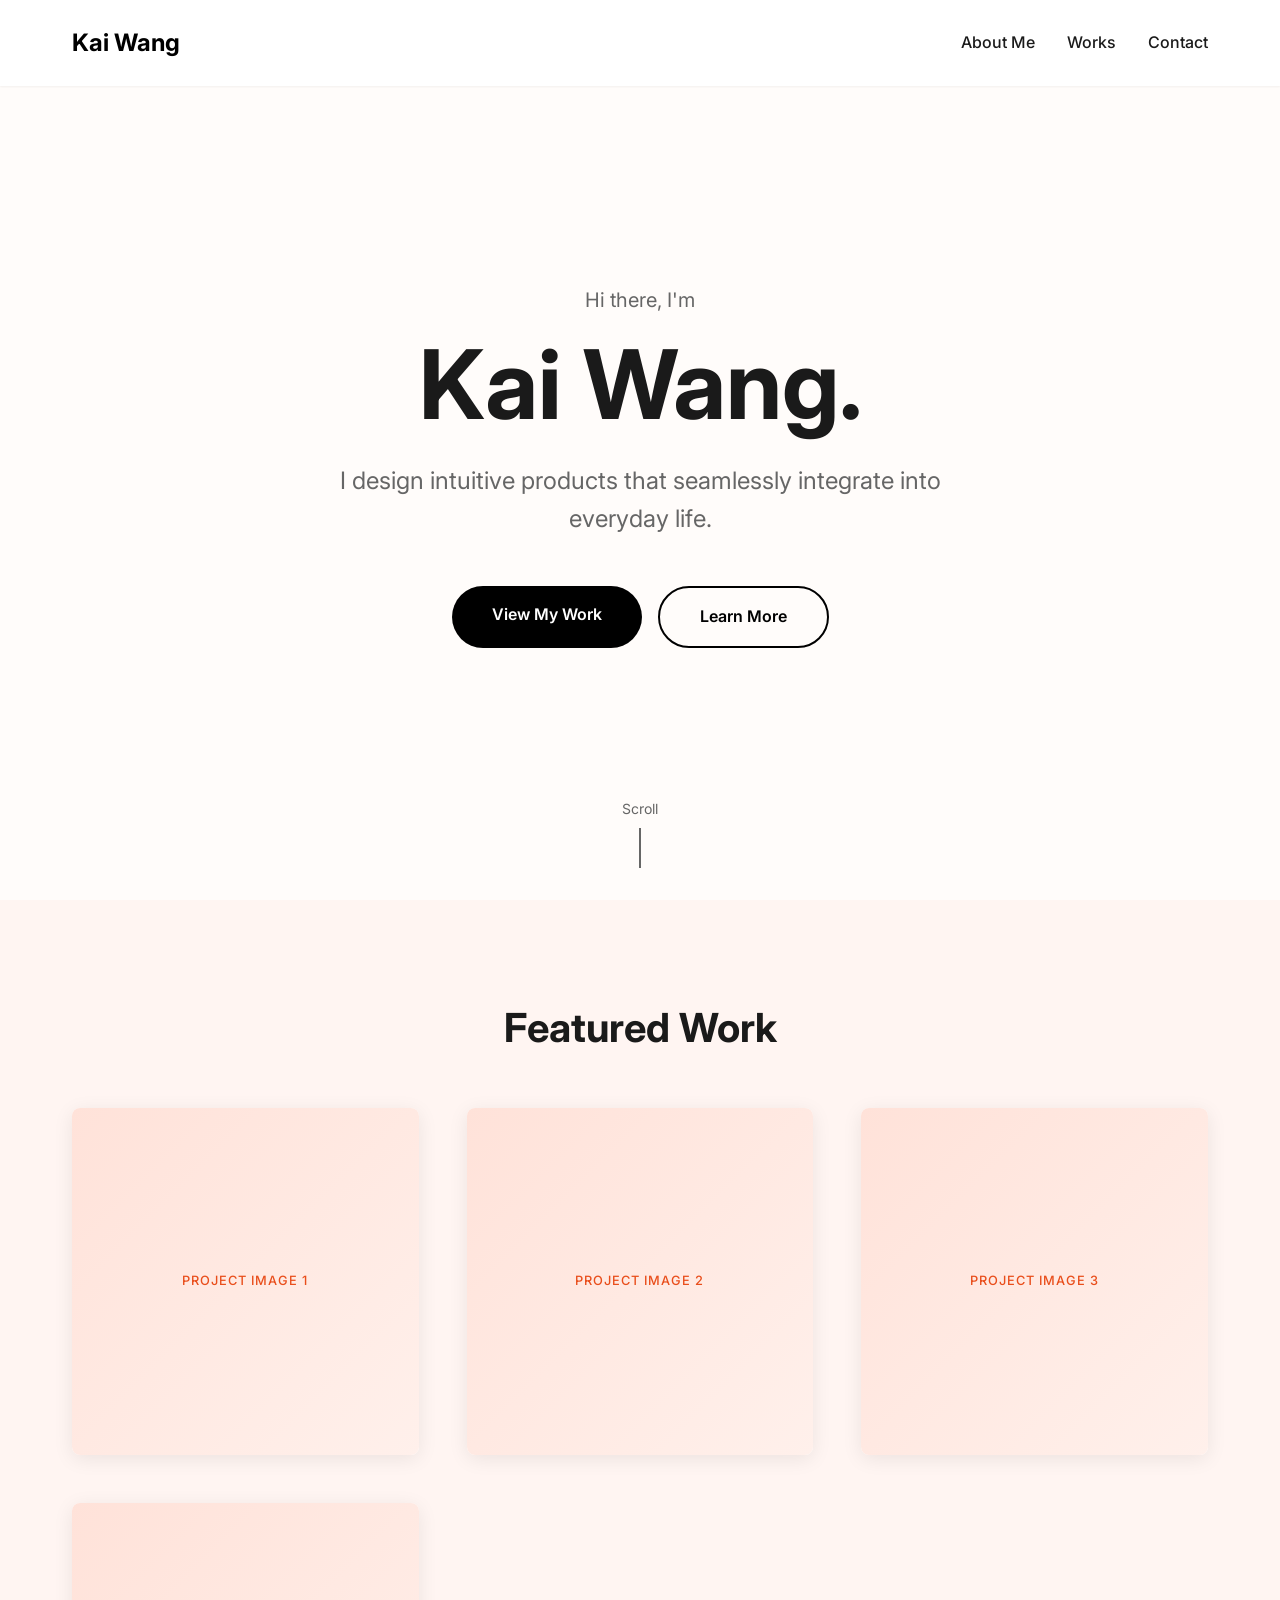
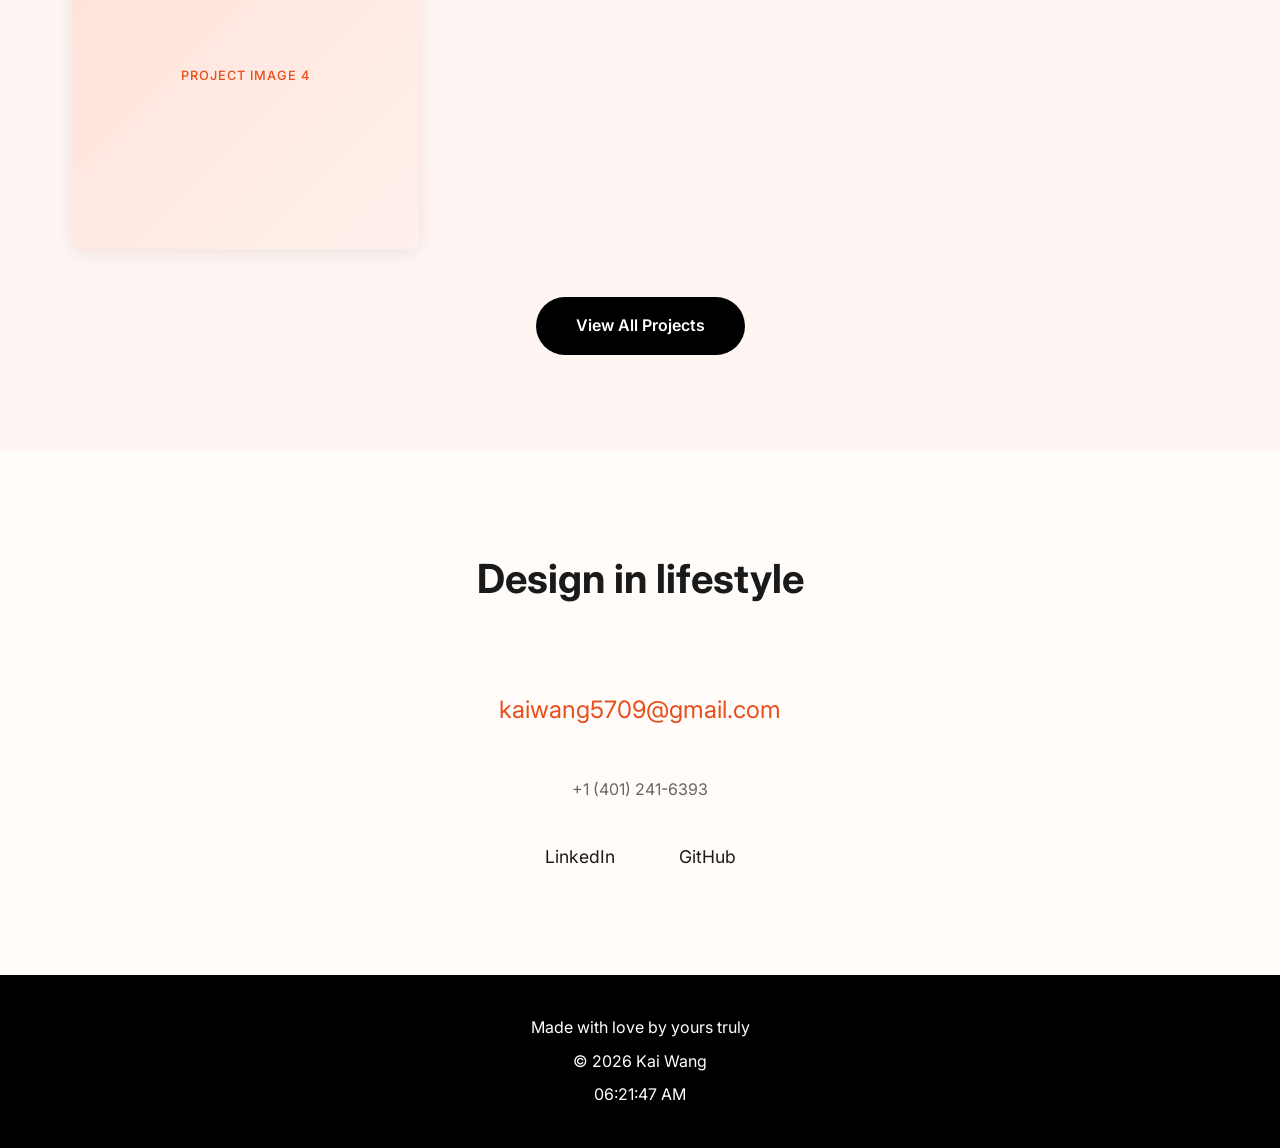
==== index.html @ 3894f87b "Update contact section title Made-with: Cursor" ====
<!DOCTYPE html>
<html lang="en">
<head>
    <meta charset="UTF-8">
    <meta name="viewport" content="width=device-width, initial-scale=1.0">
    <title>Kai Wang - Portfolio</title>
    <link rel="stylesheet" href="styles.css?v=3">
    <link rel="preconnect" href="https://fonts.googleapis.com">
    <link rel="preconnect" href="https://fonts.gstatic.com" crossorigin>
    <link href="https://fonts.googleapis.com/css2?family=Inter:wght@300;400;500;600;700&display=swap" rel="stylesheet">
</head>
<body>
    <!-- Navigation -->
    <nav class="navbar">
        <div class="nav-container">
            <a href="index.html" class="logo">Kai Wang</a>
            <ul class="nav-links">
                <li><a href="about.html">About Me</a></li>
                <li><a href="works.html">Works</a></li>
                <li><a href="#contact">Contact</a></li>
            </ul>
            <div class="hamburger">
                <span></span>
                <span></span>
                <span></span>
            </div>
        </div>
    </nav>

    <!-- Hero Section -->
    <section class="hero">
        <div class="hero-content">
            <p class="greeting">Hi there, I'm</p>
            <h1 class="hero-title">Kai Wang.</h1>
            <p class="hero-description">
                I design intuitive products that seamlessly integrate into everyday life.
            </p>
            <div class="hero-cta">
                <a href="works.html" class="btn-primary">View My Work</a>
                <a href="about.html" class="btn-secondary">Learn More</a>
            </div>
        </div>
        <div class="scroll-indicator">
            <span>Scroll</span>
            <div class="scroll-line"></div>
        </div>
    </section>

    <!-- Featured Projects Preview -->
    <section class="featured-preview">
        <div class="container">
            <h2 class="section-title">Featured Work</h2>
            <div class="projects-grid">
                <!-- Project 1 -->
                <a href="works.html#project1" class="project-card">
                    <div class="project-image">
                        <!-- Replace with your image -->
                        <img src="assets/project-1.jpg" alt="Project 1" onerror="this.style.display='none'; this.nextElementSibling.style.display='flex';">
                        <div class="placeholder-image" style="display:none;">
                            <span>Project Image 1</span>
                        </div>
                    </div>
                    <div class="project-info">
                        <h3>Project Title 1</h3>
                        <p>Brief project description goes here</p>
                    </div>
                </a>

                <!-- Project 2 -->
                <a href="works.html#project2" class="project-card">
                    <div class="project-image">
                        <img src="assets/project-2.jpg" alt="Project 2" onerror="this.style.display='none'; this.nextElementSibling.style.display='flex';">
                        <div class="placeholder-image" style="display:none;">
                            <span>Project Image 2</span>
                        </div>
                    </div>
                    <div class="project-info">
                        <h3>Project Title 2</h3>
                        <p>Brief project description goes here</p>
                    </div>
                </a>

                <!-- Project 3 -->
                <a href="works.html#project3" class="project-card">
                    <div class="project-image">
                        <img src="assets/project-3.jpg" alt="Project 3" onerror="this.style.display='none'; this.nextElementSibling.style.display='flex';">
                        <div class="placeholder-image" style="display:none;">
                            <span>Project Image 3</span>
                        </div>
                    </div>
                    <div class="project-info">
                        <h3>Project Title 3</h3>
                        <p>Brief project description goes here</p>
                    </div>
                </a>

                <!-- Project 4 -->
                <a href="works.html#project4" class="project-card">
                    <div class="project-image">
                        <img src="assets/project-4.jpg" alt="Project 4" onerror="this.style.display='none'; this.nextElementSibling.style.display='flex';">
                        <div class="placeholder-image" style="display:none;">
                            <span>Project Image 4</span>
                        </div>
                    </div>
                    <div class="project-info">
                        <h3>Project Title 4</h3>
                        <p>Brief project description goes here</p>
                    </div>
                </a>
            </div>
            <div class="view-all">
                <a href="works.html" class="btn-primary">View All Projects</a>
            </div>
        </div>
    </section>

    <!-- Contact Section -->
    <section id="contact" class="contact-section">
        <div class="container">
            <h2 class="section-title">Design in lifestyle</h2>
            <div class="contact-info">
                <a href="mailto:kaiwang5709@gmail.com" class="contact-email">kaiwang5709@gmail.com</a>
                <p style="margin-top: 1rem; color: var(--text-secondary);">+1 (401) 241-6393</p>
            </div>
            <div class="social-links">
                <a href="https://www.linkedin.com/in/kai-wang1816" target="_blank" class="social-link">LinkedIn</a>
                <a href="https://github.com/Kwang1816" target="_blank" class="social-link">GitHub</a>
            </div>
        </div>
    </section>

    <!-- Footer -->
    <footer class="footer">
        <div class="container">
            <p>Made with love by yours truly</p>
            <p>&copy; 2026 Kai Wang</p>
            <p id="current-time"></p>
        </div>
    </footer>

    <script src="script.js"></script>
</body>
</html>
---- styles.css ----
/* ==================== 
   Global Styles 
   ==================== */
* {
    margin: 0;
    padding: 0;
    box-sizing: border-box;
}

:root {
    --primary-color: #000000;
    --secondary-color: #ffffff;
    --accent-color: #E94E1B; /* Vivid Vermilion */
    --text-primary: #1a1a1a;
    --text-secondary: #666666;
    --background: #FFFCFA; /* Subtle warm tint */
    --background-alt: #FFF5F2; /* Soft vermilion tint */
    --border-color: #e5e7eb;
    --transition: all 0.3s cubic-bezier(0.4, 0, 0.2, 1);
    --shadow-sm: 0 1px 2px 0 rgba(0, 0, 0, 0.05);
    --shadow-md: 0 4px 6px -1px rgba(0, 0, 0, 0.1);
    --shadow-lg: 0 10px 15px -3px rgba(0, 0, 0, 0.1);
}

html {
    scroll-behavior: smooth;
}

body {
    font-family: 'Inter', -apple-system, BlinkMacSystemFont, 'Segoe UI', Roboto, Oxygen, Ubuntu, Cantarell, sans-serif;
    line-height: 1.6;
    color: var(--text-primary);
    background-color: var(--background);
    overflow-x: hidden;
}

.container {
    max-width: 1200px;
    margin: 0 auto;
    padding: 0 2rem;
}

a {
    text-decoration: none;
    color: inherit;
    transition: var(--transition);
}

img {
    max-width: 100%;
    height: auto;
    display: block;
}

/* ==================== 
   Navigation 
   ==================== */
.navbar {
    position: fixed;
    top: 0;
    left: 0;
    right: 0;
    background: rgba(255, 255, 255, 0.95);
    backdrop-filter: blur(10px);
    z-index: 1000;
    padding: 1.5rem 0;
    box-shadow: var(--shadow-sm);
}

.nav-container {
    max-width: 1200px;
    margin: 0 auto;
    padding: 0 2rem;
    display: flex;
    justify-content: space-between;
    align-items: center;
}

.logo {
    font-size: 1.5rem;
    font-weight: 700;
    color: var(--primary-color);
}

.nav-links {
    display: flex;
    list-style: none;
    gap: 2rem;
}

.nav-links a {
    color: var(--text-primary);
    font-weight: 500;
    position: relative;
}

.nav-links a::after {
    content: '';
    position: absolute;
    bottom: -5px;
    left: 0;
    width: 0;
    height: 2px;
    background-color: var(--accent-color);
    transition: var(--transition);
}

.nav-links a:hover::after,
.nav-links a.active::after {
    width: 100%;
}

.hamburger {
    display: none;
    flex-direction: column;
    cursor: pointer;
    gap: 5px;
    z-index: 1001; /* Ensure hamburger is above the mobile menu */
}

.hamburger span {
    width: 25px;
    height: 3px;
    background-color: var(--primary-color);
    transition: var(--transition);
    transform-origin: left center;
}

/* Hamburger active state to turn into an X */
.hamburger.active span:nth-child(1) {
    transform: rotate(45deg);
}
.hamburger.active span:nth-child(2) {
    opacity: 0;
}
.hamburger.active span:nth-child(3) {
    transform: rotate(-45deg);
}

/* ==================== 
   Hero Section 
   ==================== */
.hero {
    min-height: 100vh;
    display: flex;
    align-items: center;
    justify-content: center;
    padding: 6rem 2rem 4rem;
    position: relative;
}

.hero-content {
    max-width: 900px;
    text-align: center;
}

.greeting {
    font-size: 1.25rem;
    color: var(--text-secondary);
    margin-bottom: 1rem;
    animation: fadeInUp 0.8s ease;
}

.hero-title {
    font-size: clamp(3rem, 8vw, 6rem);
    font-weight: 700;
    margin-bottom: 1.5rem;
    line-height: 1.1;
    animation: fadeInUp 0.8s ease 0.2s backwards;
}

.hero-description {
    font-size: 1.5rem;
    color: var(--text-secondary);
    margin-bottom: 3rem;
    max-width: 700px;
    margin-left: auto;
    margin-right: auto;
    animation: fadeInUp 0.8s ease 0.4s backwards;
}

.hero-cta {
    display: flex;
    gap: 1rem;
    justify-content: center;
    flex-wrap: wrap;
    animation: fadeInUp 0.8s ease 0.6s backwards;
}

.btn-primary,
.btn-secondary {
    padding: 1rem 2.5rem;
    border-radius: 50px;
    font-weight: 600;
    font-size: 1rem;
    transition: var(--transition);
    display: inline-block;
}

.btn-primary {
    background-color: var(--primary-color);
    color: var(--secondary-color);
}

.btn-primary:hover {
    background-color: var(--accent-color);
    transform: translateY(-2px);
    box-shadow: var(--shadow-lg);
}

.btn-secondary {
    background-color: transparent;
    color: var(--primary-color);
    border: 2px solid var(--primary-color);
}

.btn-secondary:hover {
    background-color: var(--primary-color);
    color: var(--secondary-color);
    transform: translateY(-2px);
}

.scroll-indicator {
    position: absolute;
    bottom: 2rem;
    left: 50%;
    transform: translateX(-50%);
    display: flex;
    flex-direction: column;
    align-items: center;
    gap: 0.5rem;
    color: var(--text-secondary);
    font-size: 0.875rem;
}

.scroll-line {
    width: 2px;
    height: 40px;
    background-color: var(--text-secondary);
    animation: scrollAnimation 2s infinite;
}

/* ==================== 
   Featured Projects 
   ==================== */
.featured-preview {
    padding: 6rem 0;
    background-color: var(--background-alt);
}

.section-title {
    font-size: 2.5rem;
    font-weight: 700;
    margin-bottom: 3rem;
    text-align: center;
}

.projects-grid {
    display: grid;
    grid-template-columns: repeat(auto-fit, minmax(300px, 1fr));
    gap: 3rem;
    margin-bottom: 3rem;
}

.project-card {
    background: var(--secondary-color);
    border-radius: 8px;
    overflow: hidden;
    position: relative;
    aspect-ratio: 1 / 1;
    box-shadow: 0 4px 20px rgba(0,0,0,0.08);
    transition: all 0.4s cubic-bezier(0.25, 0.46, 0.45, 0.94);
}

.project-card:hover {
    transform: translateY(-8px);
    box-shadow: 0 20px 40px rgba(0,0,0,0.15);
}

.project-image {
    width: 100%;
    height: 100%;
}

.project-image img {
    width: 100%;
    height: 100%;
    object-fit: cover;
    transition: transform 0.7s cubic-bezier(0.25, 0.46, 0.45, 0.94);
}

.project-card:hover .project-image img {
    transform: scale(1.08);
}

.placeholder-image {
    width: 100%;
    height: 100%;
    display: flex;
    align-items: center;
    justify-content: center;
    background: linear-gradient(135deg, #FFE2D9 0%, #FFF0EB 100%);
    color: #E94E1B;
    font-weight: 500;
    text-align: center;
    letter-spacing: 1px;
    text-transform: uppercase;
    font-size: 0.8rem;
}

.project-info {
    position: absolute;
    bottom: 0;
    left: 0;
    right: 0;
    padding: 1.5rem;
    background: rgba(255, 255, 255, 0.95);
    backdrop-filter: blur(12px);
    -webkit-backdrop-filter: blur(12px);
    border-top: 1px solid rgba(0,0,0,0.05);
    transform: translateY(100%);
    transition: transform 0.4s cubic-bezier(0.25, 0.46, 0.45, 0.94);
}

.project-card:hover .project-info {
    transform: translateY(0);
}

.project-info h3 {
    color: var(--primary-color);
    font-size: 1.1rem;
    font-weight: 600;
    margin-bottom: 0.25rem;
    letter-spacing: -0.01em;
}

.project-info p {
    color: var(--text-secondary);
    font-size: 0.85rem;
    font-weight: 500;
}

.view-all {
    text-align: center;
}

/* ==================== 
   Contact Section 
   ==================== */
.contact-section {
    padding: 6rem 0;
    text-align: center;
}

.contact-email {
    font-size: 1.5rem;
    color: var(--accent-color);
    margin: 2rem 0;
    display: inline-block;
}

.contact-email:hover {
    text-decoration: underline;
}

.social-links {
    display: flex;
    justify-content: center;
    gap: 2rem;
    margin-top: 2rem;
}

.social-link {
    font-size: 1.1rem;
    color: var(--text-primary);
    padding: 0.5rem 1rem;
    border-radius: 50px;
    transition: var(--transition);
}

.social-link:hover {
    background-color: var(--background-alt);
    color: var(--accent-color);
}

/* ==================== 
   Footer 
   ==================== */
.footer {
    background-color: var(--primary-color);
    color: var(--secondary-color);
    padding: 2rem 0;
    text-align: center;
}

.footer p {
    margin: 0.5rem 0;
}

/* ==================== 
   Page Header 
   ==================== */
.page-header {
    padding: 8rem 0 4rem;
    text-align: center;
    background: linear-gradient(135deg, #E94E1B 0%, #FF8C42 100%);
    color: white;
}

.page-title {
    font-size: 3.5rem;
    font-weight: 700;
    margin-bottom: 1rem;
}

.page-subtitle {
    font-size: 1.25rem;
    opacity: 0.9;
}

/* ==================== 
   About Page 
   ==================== */
.about-content {
    padding: 6rem 0;
}

.about-grid {
    display: grid;
    grid-template-columns: 1fr 1.5fr;
    gap: 4rem;
    margin-bottom: 6rem;
    align-items: center;
}

.about-image .image-wrapper {
    width: 100%;
    max-width: 400px;
    aspect-ratio: 1;
    border-radius: 12px;
    overflow: hidden;
    box-shadow: var(--shadow-lg);
}

.about-image img {
    width: 100%;
    height: 100%;
    object-fit: cover;
}

.about-text h2 {
    font-size: 2.5rem;
    margin-bottom: 1.5rem;
}

.about-text .lead {
    font-size: 1.25rem;
    color: var(--text-secondary);
    margin-bottom: 1.5rem;
}

.about-text p {
    margin-bottom: 1rem;
    line-height: 1.8;
}

.skills-section,
.experience-section,
.education-section {
    margin-bottom: 6rem;
}

.skills-grid {
    display: grid;
    grid-template-columns: repeat(auto-fit, minmax(250px, 1fr));
    gap: 2rem;
    margin-top: 2rem;
}

.skill-category h3 {
    font-size: 1.25rem;
    margin-bottom: 1rem;
    color: var(--accent-color);
}

.skill-list {
    list-style: none;
}

.skill-list li {
    padding: 0.5rem 0;
    color: var(--text-secondary);
}

.skill-list li::before {
    content: "▹ ";
    color: var(--accent-color);
    margin-right: 0.5rem;
}

.timeline {
    position: relative;
    padding-left: 2rem;
    margin-top: 2rem;
}

.timeline::before {
    content: '';
    position: absolute;
    left: 0;
    top: 0;
    bottom: 0;
    width: 2px;
    background-color: var(--border-color);
}

.timeline-item {
    margin-bottom: 3rem;
    position: relative;
}

.timeline-item::before {
    content: '';
    position: absolute;
    left: -2.375rem;
    top: 0;
    width: 12px;
    height: 12px;
    border-radius: 50%;
    background-color: var(--accent-color);
}

.timeline-date {
    font-size: 0.875rem;
    color: var(--text-secondary);
    margin-bottom: 0.5rem;
}

.timeline-content h3 {
    font-size: 1.5rem;
    margin-bottom: 0.25rem;
}

.timeline-content .company {
    color: var(--accent-color);
    font-weight: 600;
    margin-bottom: 0.5rem;
}

.education-grid {
    display: grid;
    grid-template-columns: repeat(auto-fit, minmax(300px, 1fr));
    gap: 2rem;
    margin-top: 2rem;
}

.education-item {
    padding: 2rem;
    background-color: var(--background-alt);
    border-radius: 12px;
}

.education-item h3 {
    font-size: 1.25rem;
    margin-bottom: 0.5rem;
}

.education-item .institution {
    color: var(--accent-color);
    font-weight: 600;
    margin-bottom: 0.25rem;
}

.education-item .date {
    color: var(--text-secondary);
    font-size: 0.875rem;
}

.cta-section {
    padding: 6rem 0;
    text-align: center;
    background-color: var(--background-alt);
}

.cta-section h2 {
    font-size: 2.5rem;
    margin-bottom: 2rem;
}

/* ==================== 
   Works Page 
   ==================== */
.filter-section {
    padding: 2rem 0;
    background-color: var(--background-alt);
}

.filter-buttons {
    display: flex;
    justify-content: center;
    gap: 1rem;
    flex-wrap: wrap;
}

.filter-btn {
    padding: 0.75rem 1.5rem;
    border: 2px solid var(--border-color);
    background-color: transparent;
    border-radius: 50px;
    cursor: pointer;
    font-weight: 600;
    transition: var(--transition);
}

.filter-btn:hover,
.filter-btn.active {
    background-color: var(--primary-color);
    color: var(--secondary-color);
    border-color: var(--primary-color);
}

.works-gallery {
    padding: 6rem 0;
}

.works-grid {
    display: grid;
    grid-template-columns: repeat(auto-fill, minmax(350px, 1fr));
    gap: 2rem;
}

.work-item {
    background: var(--secondary-color);
    border-radius: 8px;
    overflow: hidden;
    position: relative;
    aspect-ratio: 1 / 1;
    height: auto;
    box-shadow: 0 4px 20px rgba(0,0,0,0.08);
    transition: all 0.4s cubic-bezier(0.25, 0.46, 0.45, 0.94);
}

.work-item:hover {
    transform: translateY(-8px);
    box-shadow: 0 20px 40px rgba(0,0,0,0.15);
}

.work-image {
    width: 100%;
    height: 100%;
}

.work-image img {
    width: 100%;
    height: 100%;
    object-fit: cover;
    transition: transform 0.7s cubic-bezier(0.25, 0.46, 0.45, 0.94);
}

.work-item:hover .work-image img {
    transform: scale(1.08);
}

.work-overlay {
    /* Removed old overlay */
    display: none;
}

.work-info {
    position: absolute;
    bottom: 0;
    left: 0;
    right: 0;
    padding: 1.5rem;
    background: rgba(255, 255, 255, 0.95);
    backdrop-filter: blur(12px);
    -webkit-backdrop-filter: blur(12px);
    border-top: 1px solid rgba(0,0,0,0.05);
    transform: translateY(100%);
    transition: transform 0.4s cubic-bezier(0.25, 0.46, 0.45, 0.94);
    z-index: 2;
    opacity: 1; /* Always visible but hidden by translation */
    pointer-events: auto;
}

.work-item:hover .work-info {
    transform: translateY(0);
}

.work-info h3 {
    color: var(--primary-color);
    font-size: 1.1rem;
    font-weight: 600;
    margin-bottom: 0.25rem;
    letter-spacing: -0.01em;
}

.work-category {
    color: var(--accent-color);
    font-weight: 500;
    font-size: 0.75rem;
    text-transform: uppercase;
    letter-spacing: 0.05em;
    margin-bottom: 0.25rem;
}

.work-info p {
    color: var(--text-secondary);
    font-size: 0.85rem;
    display: -webkit-box;
    -webkit-line-clamp: 2;
    -webkit-box-orient: vertical;
    overflow: hidden;
}

/* ==================== 
   Modal 
   ==================== */
.modal {
    display: none;
    position: fixed;
    z-index: 2000;
    left: 0;
    top: 0;
    width: 100%;
    height: 100%;
    background-color: rgba(0, 0, 0, 0.9);
    overflow: auto;
}

.modal-content {
    position: relative;
    margin: 2rem auto;
    max-width: 1200px;
    padding: 2rem;
}

.close-modal {
    position: absolute;
    top: 1rem;
    right: 2rem;
    font-size: 3rem;
    color: white;
    cursor: pointer;
    z-index: 2001;
}

.close-modal:hover {
    color: var(--accent-color);
}

.modal-body {
    display: grid;
    grid-template-columns: 1.5fr 1fr;
    gap: 3rem;
    background-color: var(--secondary-color);
    border-radius: 12px;
    overflow: hidden;
}

.modal-gallery {
    padding: 2rem;
}

.modal-image img,
.modal-video video {
    width: 100%;
    border-radius: 8px;
}

.modal-info {
    padding: 2rem;
}

.modal-info h2 {
    font-size: 2.5rem;
    margin-bottom: 0.5rem;
}

.modal-category {
    color: var(--accent-color);
    font-weight: 600;
    margin-bottom: 2rem;
}

.modal-description {
    margin-bottom: 2rem;
}

.modal-description h3 {
    font-size: 1.25rem;
    margin-bottom: 1rem;
}

.modal-details {
    margin-bottom: 2rem;
}

.detail-item {
    display: flex;
    gap: 1rem;
    margin-bottom: 0.75rem;
}

.detail-item strong {
    min-width: 80px;
}

/* ==================== 
   Animations 
   ==================== */
@keyframes fadeInUp {
    from {
        opacity: 0;
        transform: translateY(30px);
    }
    to {
        opacity: 1;
        transform: translateY(0);
    }
}

@keyframes scrollAnimation {
    0%, 100% {
        transform: scaleY(0);
        transform-origin: top;
    }
    50% {
        transform: scaleY(1);
        transform-origin: top;
    }
}

/* ==================== 
   Responsive Design 
   ==================== */
@media (max-width: 768px) {
    .nav-links {
        position: fixed;
        top: 0;
        left: -100%;
        height: 100vh;
        flex-direction: column;
        justify-content: center;
        align-items: center;
        background-color: var(--secondary-color);
        width: 100%;
        padding: 2rem;
        box-shadow: var(--shadow-lg);
        transition: var(--transition);
        z-index: 1000;
        gap: 3rem;
    }
    
    .nav-links a {
        font-size: 1.5rem;
    }
    
    .nav-links.active {
        left: 0;
    }
    
    .hamburger {
        display: flex;
    }
    
    .hero-title {
        font-size: 3rem;
    }
    
    .hero-description {
        font-size: 1.125rem;
    }
    
    .about-grid {
        grid-template-columns: 1fr;
        gap: 2rem;
    }
    
    .about-image .image-wrapper {
        margin: 0 auto;
    }
    
    .skills-grid {
        grid-template-columns: 1fr;
    }
    
    .projects-grid,
    .works-grid {
        grid-template-columns: 1fr;
    }
    
    .modal-body {
        grid-template-columns: 1fr;
    }
    
    .page-title {
        font-size: 2.5rem;
    }
}

@media (max-width: 480px) {
    .container,
    .nav-container {
        padding: 0 1rem;
    }
    
    .hero {
        padding: 5rem 1rem 3rem;
    }
    
    .hero-title {
        font-size: 2.5rem;
    }
    
    .hero-cta {
        flex-direction: column;
    }
    
    .btn-primary,
    .btn-secondary {
        width: 100%;
    }
}

/* ==================== 
   Utility Classes 
   ==================== */
.hidden {
    display: none !important;
}

.fade-in {
    animation: fadeInUp 0.8s ease;
}
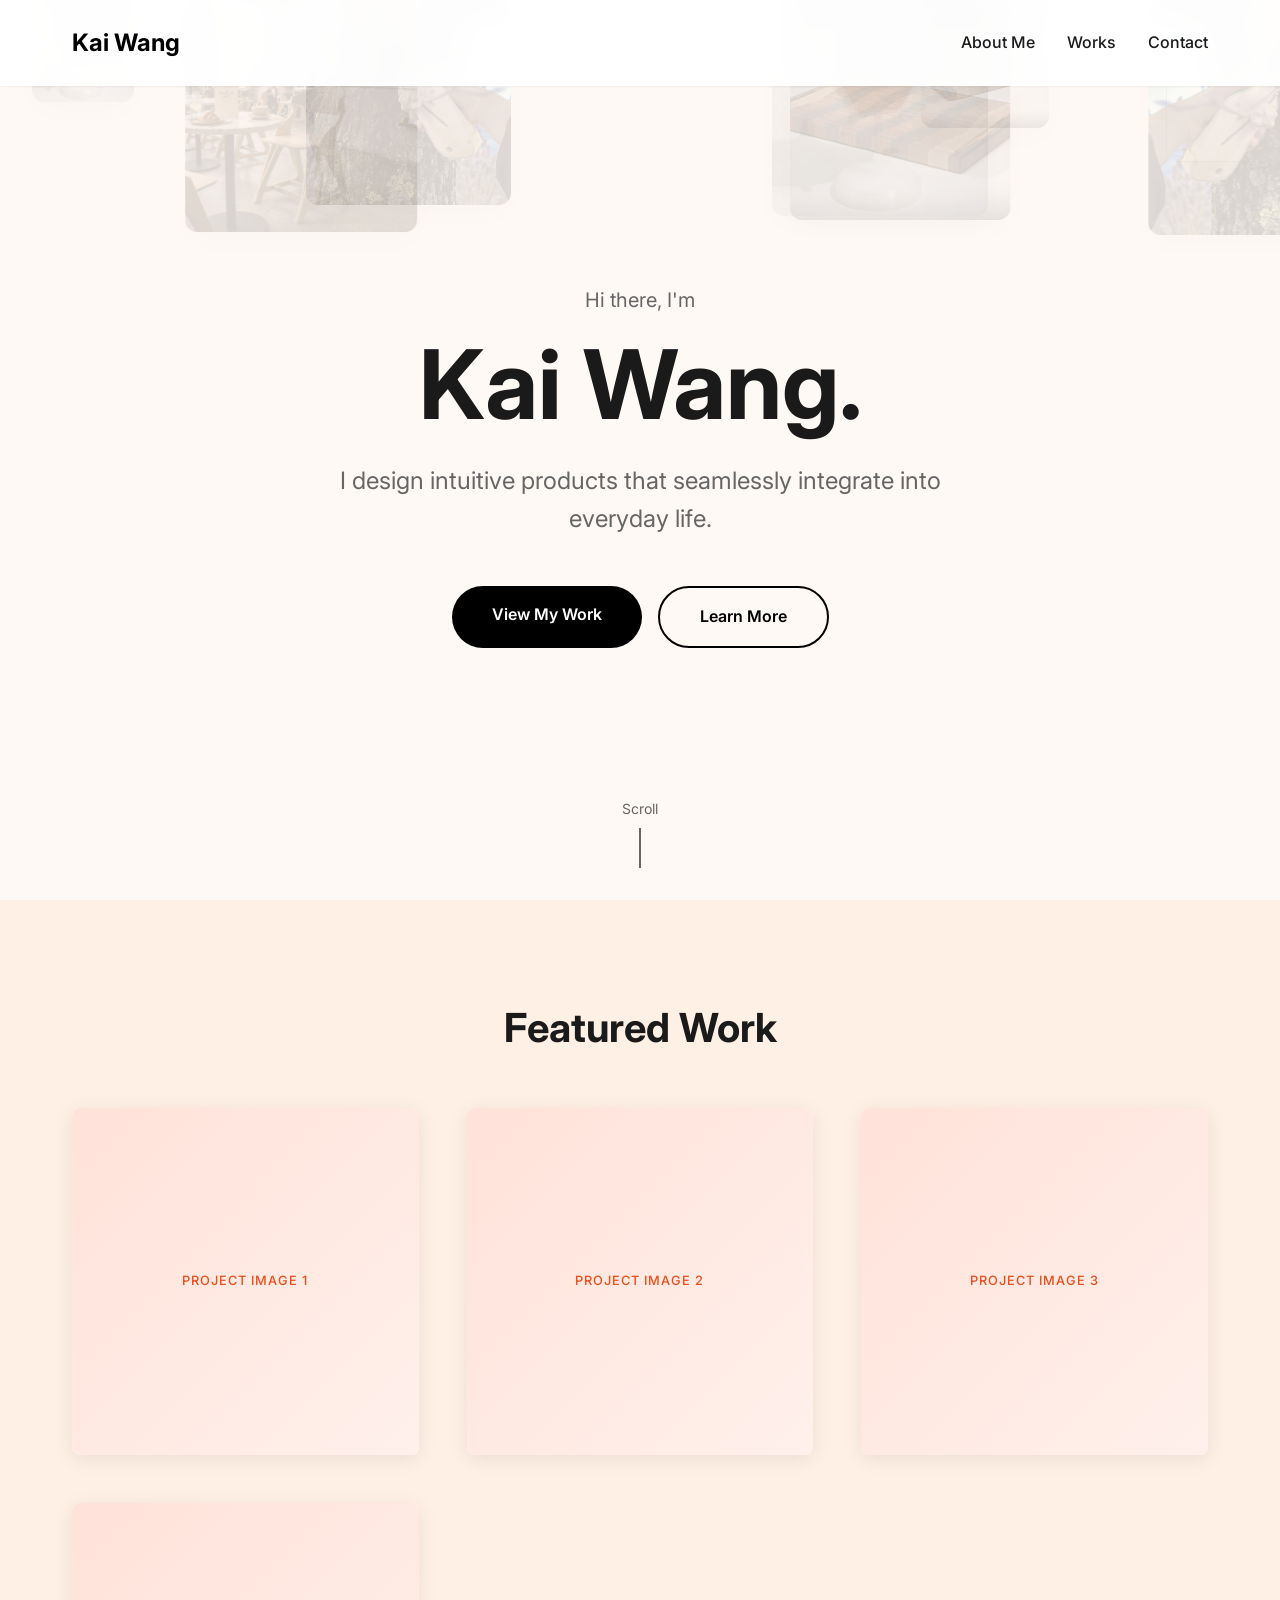
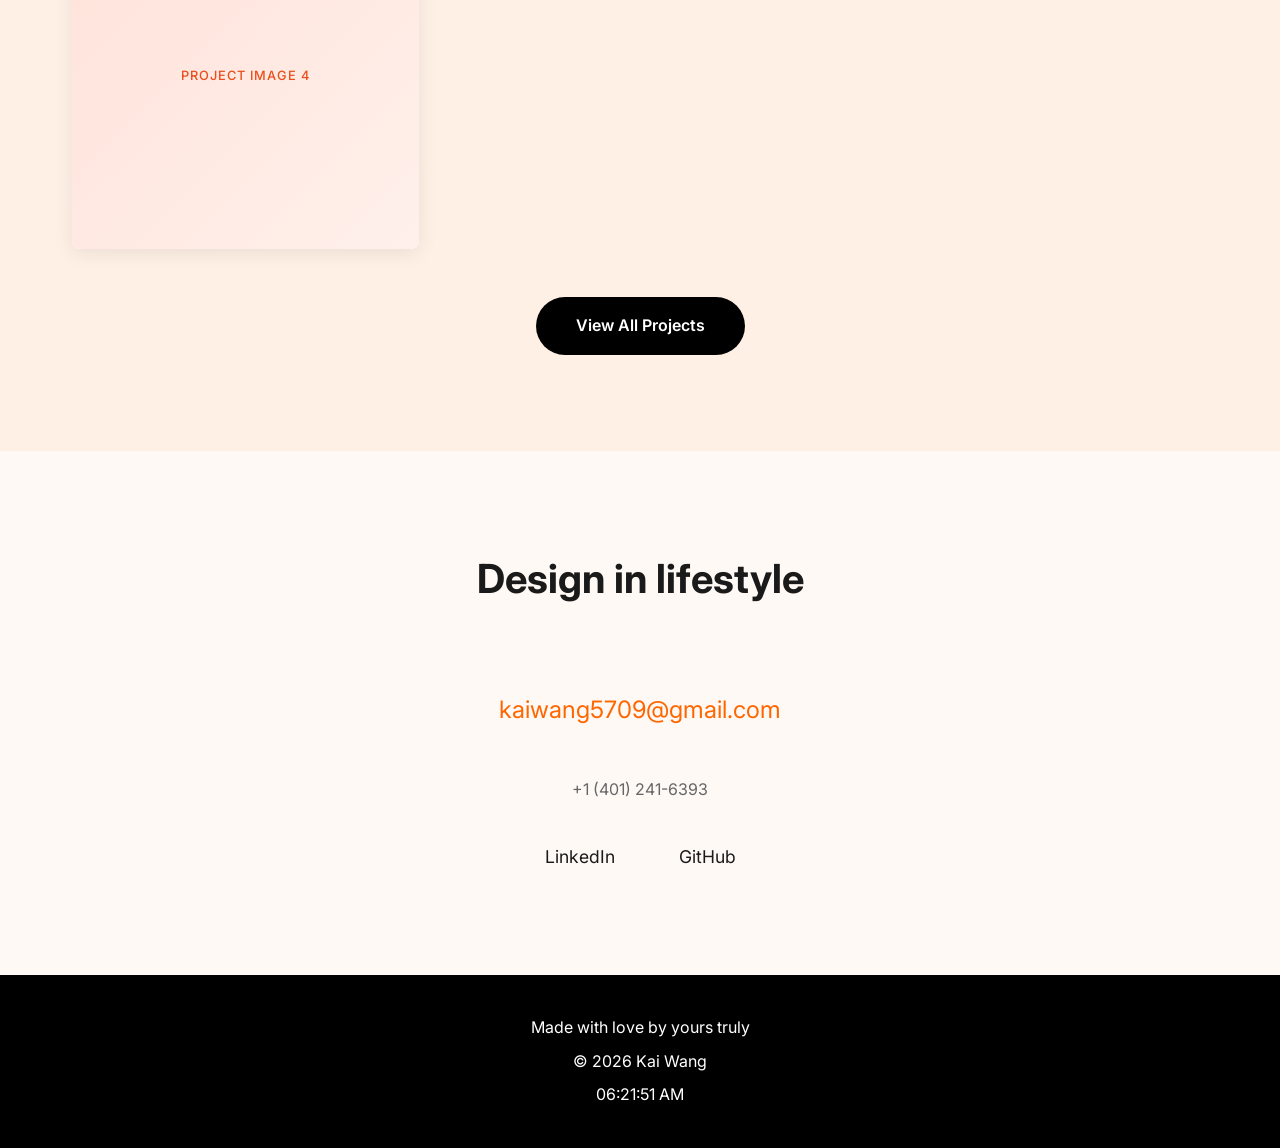
==== commit f23e800f: "Add floating background animation to home page hero section Made-with: Cursor" ====
--- a/index.html
+++ b/index.html
@@ -29,6 +29,7 @@
 
     <!-- Hero Section -->
     <section class="hero">
+        <div class="floating-bg"></div>
         <div class="hero-content">
             <p class="greeting">Hi there, I'm</p>
             <h1 class="hero-title">Kai Wang.</h1>
--- a/styles.css
+++ b/styles.css
@@ -10,11 +10,11 @@
 :root {
     --primary-color: #000000;
     --secondary-color: #ffffff;
-    --accent-color: #E94E1B; /* Vivid Vermilion */
+    --accent-color: #FF6600; /* Vibrant Orange */
     --text-primary: #1a1a1a;
     --text-secondary: #666666;
-    --background: #FFFCFA; /* Subtle warm tint */
-    --background-alt: #FFF5F2; /* Soft vermilion tint */
+    --background: #FFF9F5; /* Subtle warm orange tint */
+    --background-alt: #FFF0E6; /* Soft orange tint */
     --border-color: #e5e7eb;
     --transition: all 0.3s cubic-bezier(0.4, 0, 0.2, 1);
     --shadow-sm: 0 1px 2px 0 rgba(0, 0, 0, 0.05);
@@ -147,11 +147,42 @@
     justify-content: center;
     padding: 6rem 2rem 4rem;
     position: relative;
+    overflow: hidden;
+}
+
+.floating-bg {
+    position: absolute;
+    inset: 0;
+    width: 100%;
+    height: 100%;
+    z-index: 0;
+    pointer-events: none;
+}
+
+.floating-img {
+    position: absolute;
+    border-radius: 12px;
+    object-fit: cover;
+    opacity: 0.15;
+    box-shadow: 0 10px 30px rgba(0, 0, 0, 0.1);
+    animation: floatAnimation linear infinite;
+    will-change: transform;
+}
+
+@keyframes floatAnimation {
+    0% {
+        transform: translateY(100vh) rotate(0deg);
+    }
+    100% {
+        transform: translateY(-50vh) rotate(360deg);
+    }
 }
 
 .hero-content {
     max-width: 900px;
     text-align: center;
+    position: relative;
+    z-index: 1;
 }
 
 .greeting {
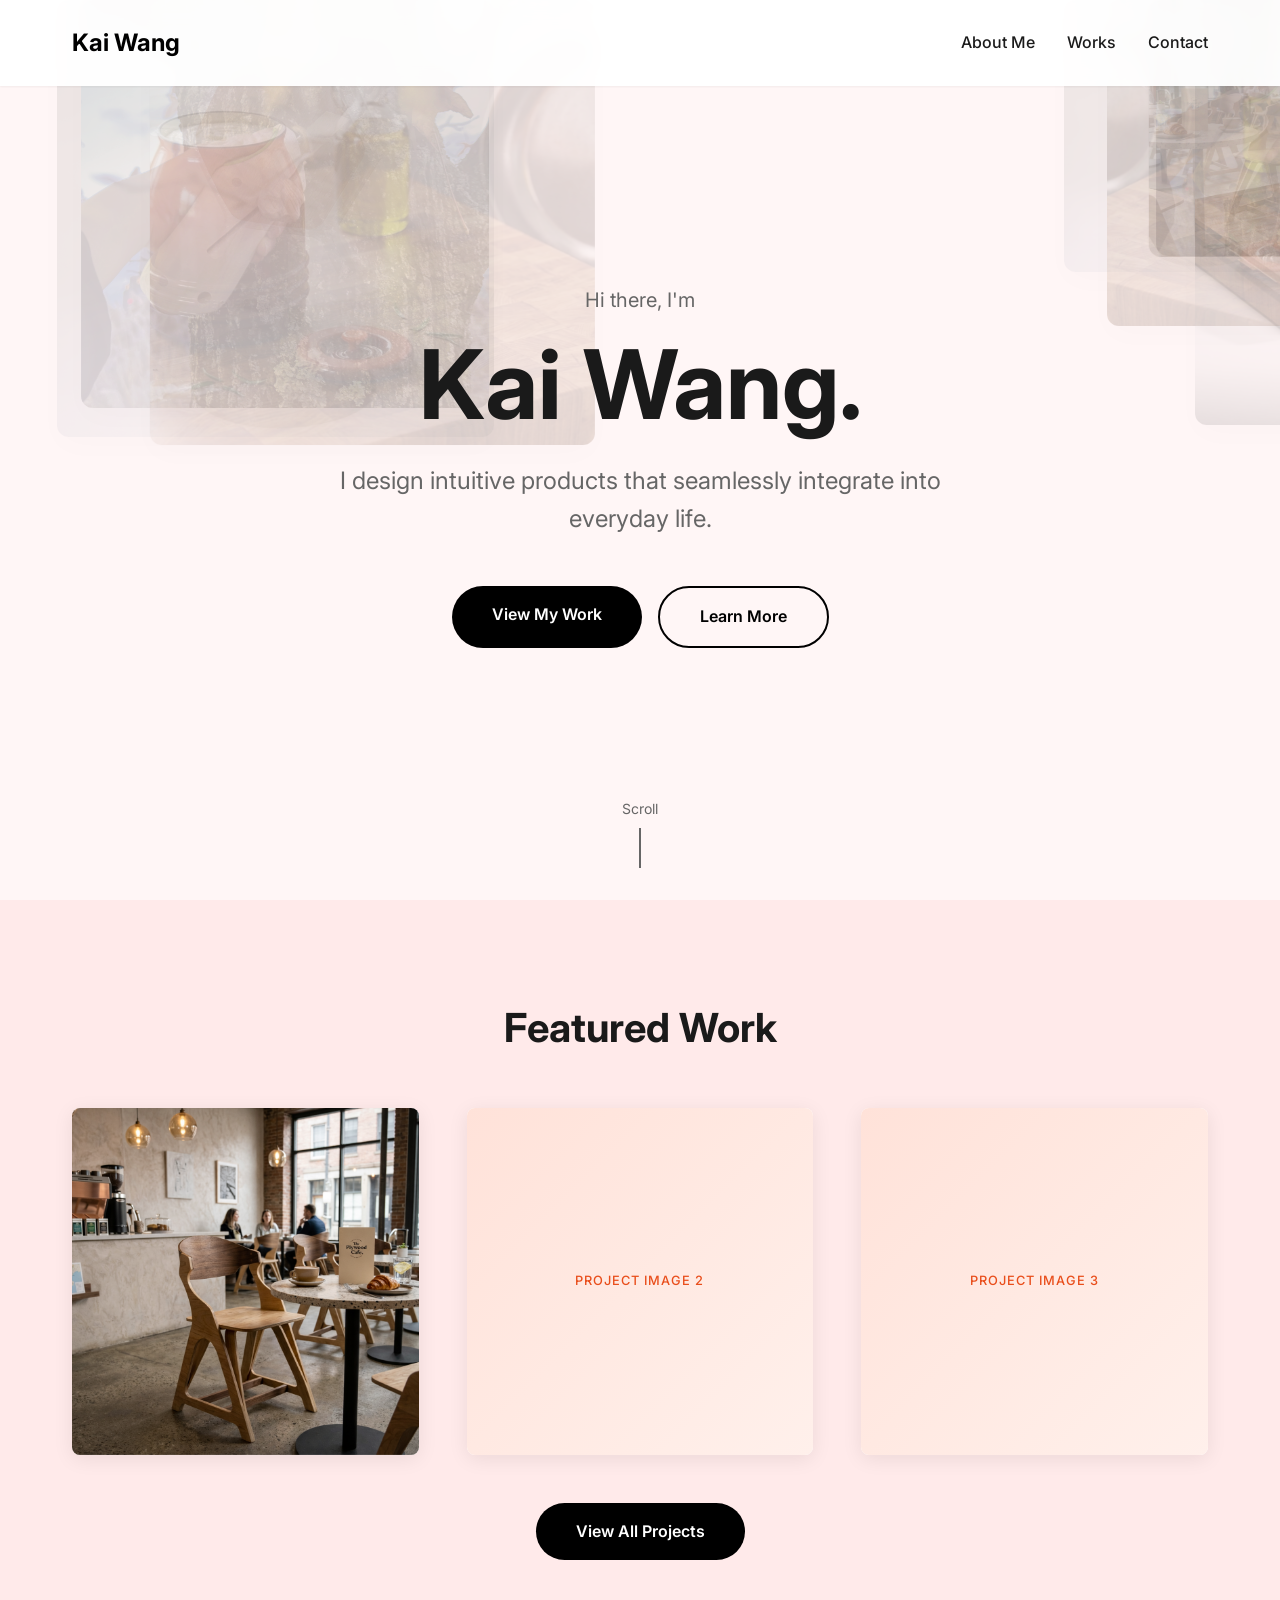
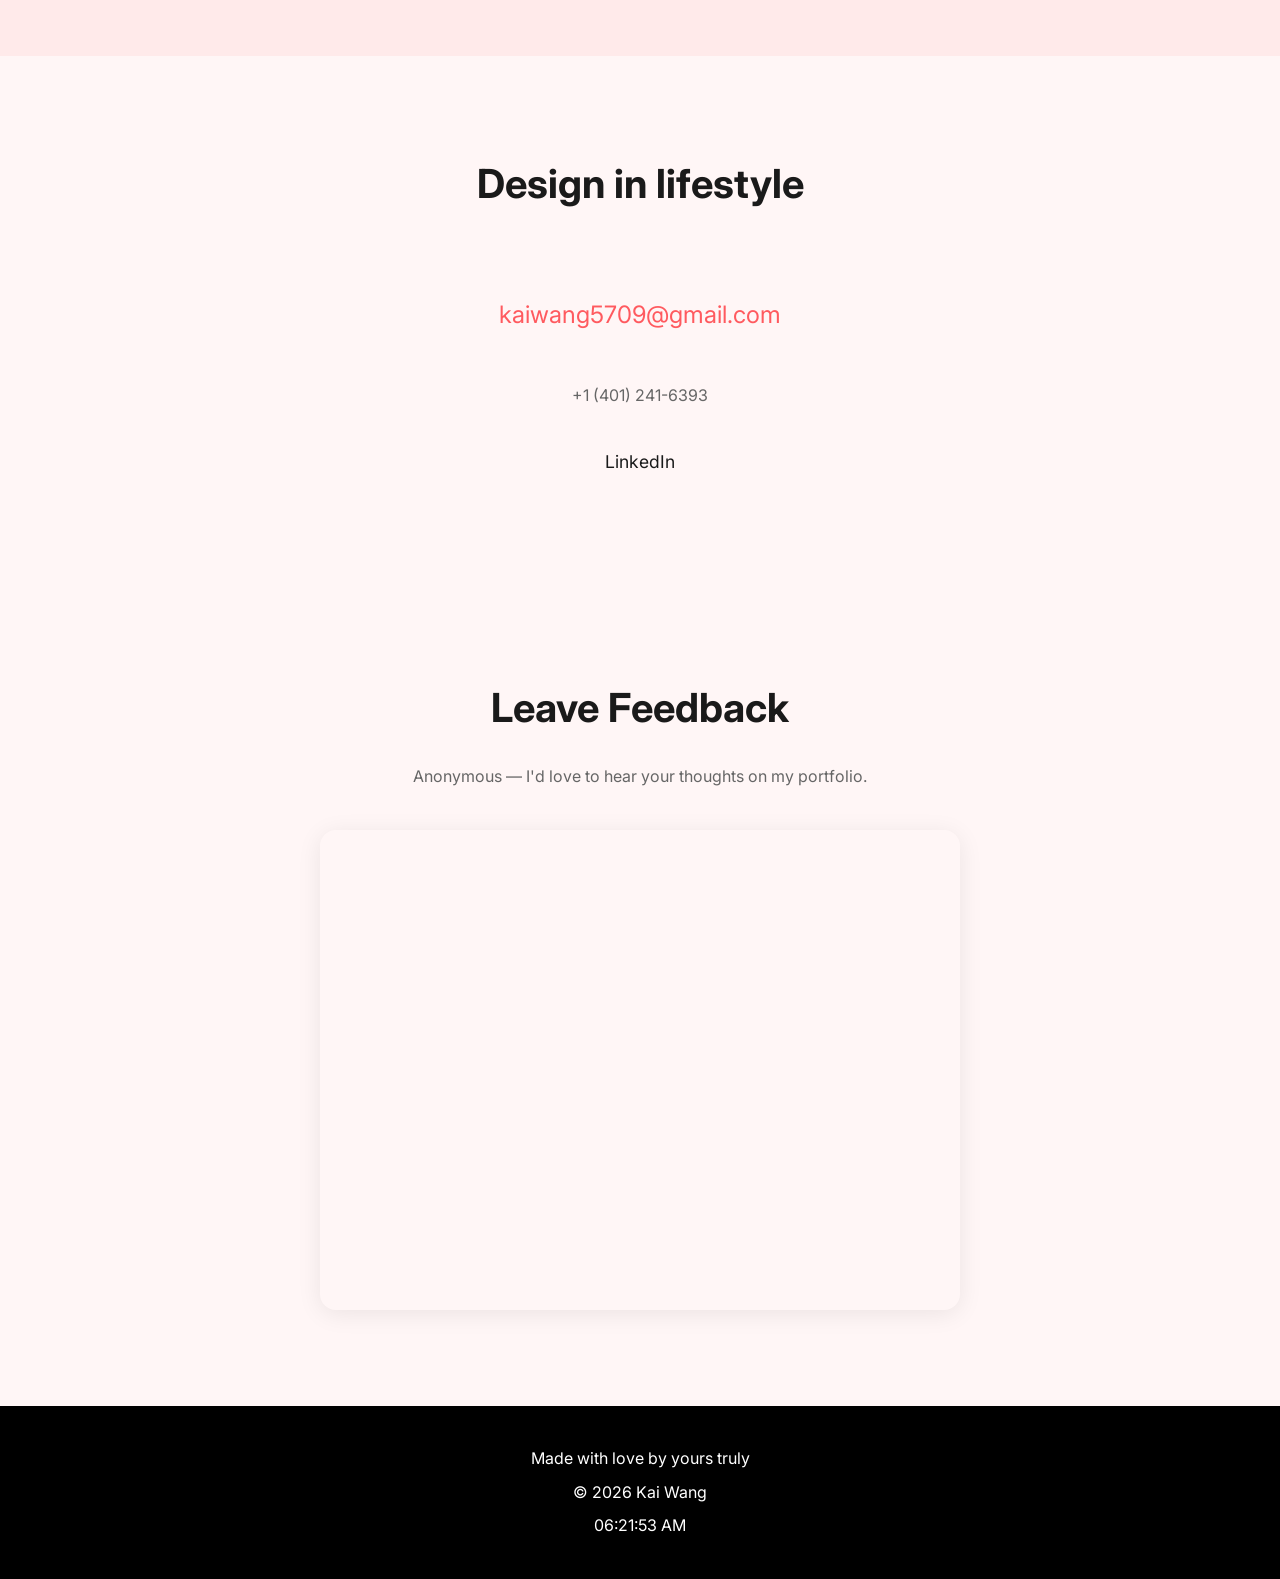
==== commit f152ff2f: "Update portfolio projects, add feedback section, and adjust styling - Rearrange Featured Works and P" ====
--- a/index.html
+++ b/index.html
@@ -52,18 +52,14 @@
         <div class="container">
             <h2 class="section-title">Featured Work</h2>
             <div class="projects-grid">
-                <!-- Project 1 -->
-                <a href="works.html#project1" class="project-card">
+                <!-- Dining Chair -->
+                <a href="project-dining-chair.html" class="project-card">
                     <div class="project-image">
-                        <!-- Replace with your image -->
-                        <img src="assets/project-1.jpg" alt="Project 1" onerror="this.style.display='none'; this.nextElementSibling.style.display='flex';">
-                        <div class="placeholder-image" style="display:none;">
-                            <span>Project Image 1</span>
-                        </div>
+                        <img src="assets/Dining Chair/Final Render.png" alt="Dining Chair">
                     </div>
                     <div class="project-info">
-                        <h3>Project Title 1</h3>
-                        <p>Brief project description goes here</p>
+                        <h3>Dining Chair</h3>
+                        <p>A dining chair exploring natural wood craftsmanship, comfort, and refined form.</p>
                     </div>
                 </a>
 
@@ -95,19 +91,6 @@
                     </div>
                 </a>
 
-                <!-- Project 4 -->
-                <a href="works.html#project4" class="project-card">
-                    <div class="project-image">
-                        <img src="assets/project-4.jpg" alt="Project 4" onerror="this.style.display='none'; this.nextElementSibling.style.display='flex';">
-                        <div class="placeholder-image" style="display:none;">
-                            <span>Project Image 4</span>
-                        </div>
-                    </div>
-                    <div class="project-info">
-                        <h3>Project Title 4</h3>
-                        <p>Brief project description goes here</p>
-                    </div>
-                </a>
             </div>
             <div class="view-all">
                 <a href="works.html" class="btn-primary">View All Projects</a>
@@ -125,7 +108,25 @@
             </div>
             <div class="social-links">
                 <a href="https://www.linkedin.com/in/kai-wang1816" target="_blank" class="social-link">LinkedIn</a>
-                <a href="https://github.com/Kwang1816" target="_blank" class="social-link">GitHub</a>
+            </div>
+        </div>
+    </section>
+
+    <!-- Feedback Section -->
+    <section class="feedback-section">
+        <div class="container">
+            <h2 class="section-title">Leave Feedback</h2>
+            <p class="feedback-subtitle">Anonymous — I'd love to hear your thoughts on my portfolio.</p>
+            <div class="feedback-form-wrapper">
+                <iframe
+                    src="https://docs.google.com/forms/d/e/1FAIpQLSfYW4eqUswrFbJ7zpjC5usUhwvWyX-LzsAWpuI3T559argtEw/viewform?embedded=true"
+                    width="100%"
+                    height="480"
+                    frameborder="0"
+                    marginheight="0"
+                    marginwidth="0">
+                    Loading…
+                </iframe>
             </div>
         </div>
     </section>
--- a/styles.css
+++ b/styles.css
@@ -10,11 +10,11 @@
 :root {
     --primary-color: #000000;
     --secondary-color: #ffffff;
-    --accent-color: #FF6600; /* Vibrant Orange */
+    --accent-color: #FF5A5F; /* Coral Pink/Orange */
     --text-primary: #1a1a1a;
     --text-secondary: #666666;
-    --background: #FFF9F5; /* Subtle warm orange tint */
-    --background-alt: #FFF0E6; /* Soft orange tint */
+    --background: #FFF6F6; /* Subtle warm pink-orange tint */
+    --background-alt: #FFEAEA; /* Soft pink-orange tint */
     --border-color: #e5e7eb;
     --transition: all 0.3s cubic-bezier(0.4, 0, 0.2, 1);
     --shadow-sm: 0 1px 2px 0 rgba(0, 0, 0, 0.05);
@@ -955,6 +955,36 @@
 }
 
 /* ==================== 
+   Feedback Section 
+   ==================== */
+.feedback-section {
+    padding: 6rem 0;
+    background: var(--bg-secondary);
+}
+
+.feedback-subtitle {
+    text-align: center;
+    color: var(--text-secondary);
+    margin-top: -1.5rem;
+    margin-bottom: 2.5rem;
+    font-size: 1rem;
+}
+
+.feedback-form-wrapper {
+    max-width: 640px;
+    margin: 0 auto;
+    background: var(--bg-primary);
+    border-radius: 16px;
+    overflow: hidden;
+    box-shadow: 0 4px 24px rgba(0, 0, 0, 0.08);
+}
+
+.feedback-form-wrapper iframe {
+    display: block;
+    border: none;
+}
+
+/* ==================== 
    Utility Classes 
    ==================== */
 .hidden {
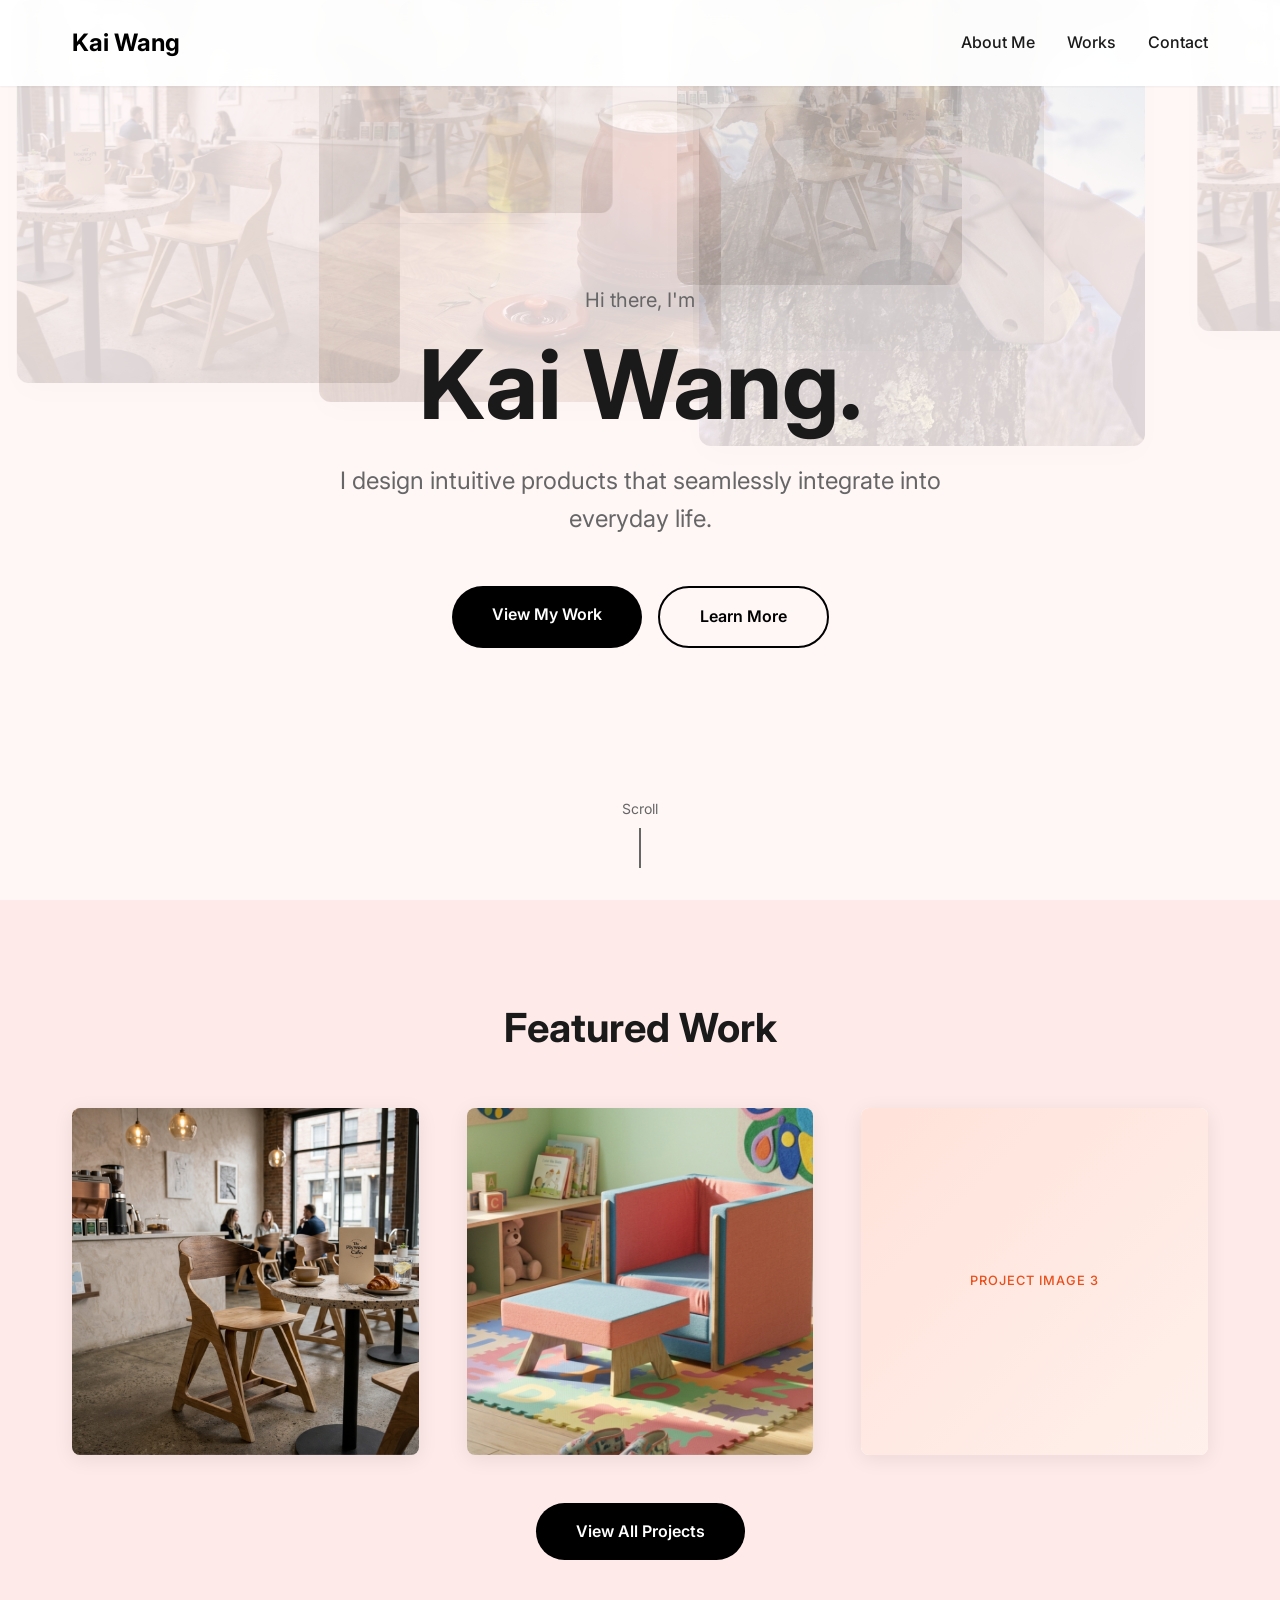
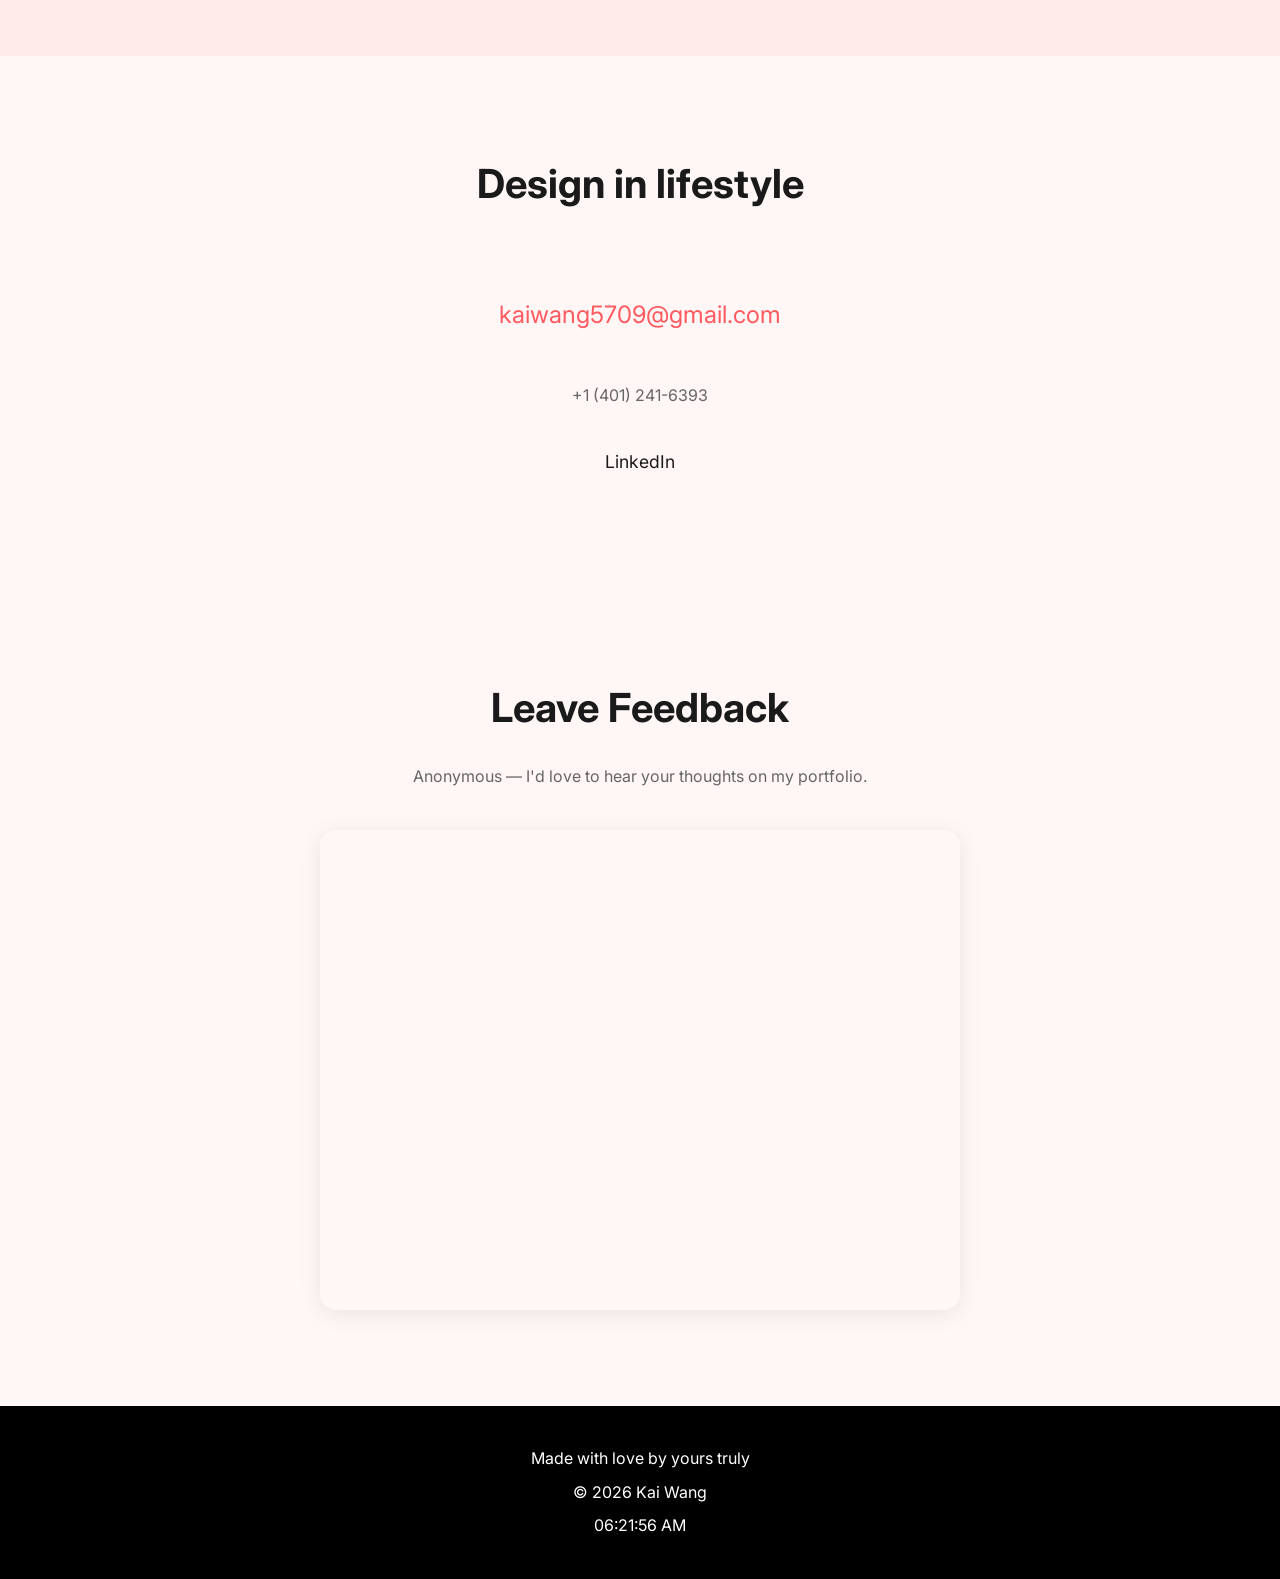
==== commit c5b432ab: "Add new projects, insert images, and overhaul mobile responsiveness Made-with: Cursor" ====
--- a/index.html
+++ b/index.html
@@ -55,7 +55,7 @@
                 <!-- Dining Chair -->
                 <a href="project-dining-chair.html" class="project-card">
                     <div class="project-image">
-                        <img src="assets/Dining Chair/Final Render.png" alt="Dining Chair">
+                        <img src="assets/Dining Chair/Final Render.png?v=2" alt="Dining Chair">
                     </div>
                     <div class="project-info">
                         <h3>Dining Chair</h3>
@@ -63,17 +63,14 @@
                     </div>
                 </a>
 
-                <!-- Project 2 -->
-                <a href="works.html#project2" class="project-card">
+                <!-- Build-A-Chair -->
+                <a href="project-build-a-chair.html" class="project-card">
                     <div class="project-image">
-                        <img src="assets/project-2.jpg" alt="Project 2" onerror="this.style.display='none'; this.nextElementSibling.style.display='flex';">
-                        <div class="placeholder-image" style="display:none;">
-                            <span>Project Image 2</span>
-                        </div>
+                        <img src="assets/Build A Chair/Final Render (1).png" alt="Build-A-Chair">
                     </div>
                     <div class="project-info">
-                        <h3>Project Title 2</h3>
-                        <p>Brief project description goes here</p>
+                        <h3>Build-A-Chair</h3>
+                        <p>A modular children's seating system that transforms into a building framework for play.</p>
                     </div>
                 </a>
 
--- a/styles.css
+++ b/styles.css
@@ -866,6 +866,7 @@
    Responsive Design 
    ==================== */
 @media (max-width: 768px) {
+    /* --- Navigation --- */
     .nav-links {
         position: fixed;
         top: 0;
@@ -882,75 +883,251 @@
         z-index: 1000;
         gap: 3rem;
     }
-    
+
     .nav-links a {
         font-size: 1.5rem;
     }
-    
+
     .nav-links.active {
         left: 0;
     }
-    
+
     .hamburger {
         display: flex;
     }
-    
+
+    /* --- Hero --- */
     .hero-title {
         font-size: 3rem;
     }
-    
+
     .hero-description {
         font-size: 1.125rem;
     }
-    
+
+    /* --- Section typography --- */
+    .section-title {
+        font-size: 2rem;
+        margin-bottom: 2rem;
+    }
+
+    .page-title {
+        font-size: 2.5rem;
+    }
+
+    /* --- Featured projects grid: 2 cols on tablet --- */
+    .projects-grid {
+        grid-template-columns: repeat(2, 1fr);
+        gap: 1.5rem;
+    }
+
+    /* Always show project card info on touch devices */
+    .project-info {
+        transform: translateY(0);
+        background: rgba(255, 255, 255, 0.97);
+    }
+
+    /* --- Works grid: 2 cols on tablet --- */
+    .works-grid {
+        grid-template-columns: repeat(2, 1fr);
+        gap: 1.25rem;
+    }
+
+    /* Always show work card info on touch devices */
+    .work-info {
+        transform: translateY(0);
+        background: rgba(255, 255, 255, 0.97);
+    }
+
+    .works-gallery {
+        padding: 3rem 0;
+    }
+
+    .featured-preview {
+        padding: 4rem 0;
+    }
+
+    /* --- About --- */
     .about-grid {
         grid-template-columns: 1fr;
         gap: 2rem;
     }
-    
+
     .about-image .image-wrapper {
         margin: 0 auto;
     }
-    
+
+    .about-text h2 {
+        font-size: 2rem;
+    }
+
     .skills-grid {
         grid-template-columns: 1fr;
     }
-    
+
+    /* --- Contact --- */
+    .contact-email {
+        font-size: 1.1rem;
+        word-break: break-all;
+    }
+
+    .contact-section {
+        padding: 4rem 0;
+    }
+
+    /* --- Filter buttons --- */
+    .filter-btn {
+        padding: 0.5rem 1rem;
+        font-size: 0.875rem;
+    }
+
+    /* --- Modal --- */
+    .modal-body {
+        grid-template-columns: 1fr;
+    }
+
+    /* --- Project pages --- */
+    .project-body {
+        padding: 3rem 1.25rem;
+    }
+
+    .project-meta {
+        grid-template-columns: repeat(2, 1fr);
+        gap: 1.25rem;
+        padding: 2rem 0;
+        margin-bottom: 3rem;
+    }
+
+    .project-section {
+        margin-bottom: 3.5rem;
+    }
+
+    .project-section h2 {
+        font-size: 1.4rem;
+    }
+
+    .project-section p {
+        font-size: 1rem;
+    }
+
+    .next-project {
+        flex-direction: column;
+        gap: 2rem;
+        text-align: center;
+    }
+
+    .next-project > div:last-child {
+        text-align: center;
+    }
+
+    .next-project a {
+        font-size: 1.2rem;
+    }
+}
+
+@media (max-width: 480px) {
+    /* --- Layout --- */
+    .container,
+    .nav-container {
+        padding: 0 1rem;
+    }
+
+    /* --- Hero --- */
+    .hero {
+        padding: 5rem 1rem 3rem;
+    }
+
+    .hero-title {
+        font-size: 2.5rem;
+    }
+
+    .hero-description {
+        font-size: 1rem;
+    }
+
+    .hero-cta {
+        flex-direction: column;
+    }
+
+    .btn-primary,
+    .btn-secondary {
+        width: 100%;
+        text-align: center;
+    }
+
+    /* --- Section typography --- */
+    .section-title {
+        font-size: 1.75rem;
+    }
+
+    .page-title {
+        font-size: 2rem;
+    }
+
+    .page-header {
+        padding: 6rem 0 3rem;
+    }
+
+    /* --- Cards: single column on phones --- */
     .projects-grid,
     .works-grid {
         grid-template-columns: 1fr;
-    }
-    
-    .modal-body {
+        gap: 1rem;
+    }
+
+    /* Remove square aspect ratio on single-column cards for better readability */
+    .work-item,
+    .project-card {
+        aspect-ratio: 4 / 3;
+    }
+
+    /* --- Filter --- */
+    .filter-section {
+        padding: 1.25rem 0;
+    }
+
+    .filter-buttons {
+        gap: 0.5rem;
+    }
+
+    .filter-btn {
+        padding: 0.4rem 0.85rem;
+        font-size: 0.8rem;
+    }
+
+    /* --- Contact --- */
+    .contact-email {
+        font-size: 1rem;
+    }
+
+    /* --- Project pages --- */
+    .project-body {
+        padding: 2rem 1rem;
+    }
+
+    .project-meta {
+        grid-template-columns: 1fr 1fr;
+        gap: 1rem;
+        padding: 1.5rem 0;
+        margin-bottom: 2.5rem;
+    }
+
+    .project-section {
+        margin-bottom: 3rem;
+    }
+
+    .img-grid-2,
+    .img-grid-3 {
         grid-template-columns: 1fr;
     }
-    
-    .page-title {
-        font-size: 2.5rem;
-    }
-}
-
-@media (max-width: 480px) {
-    .container,
-    .nav-container {
-        padding: 0 1rem;
-    }
-    
-    .hero {
-        padding: 5rem 1rem 3rem;
-    }
-    
-    .hero-title {
-        font-size: 2.5rem;
-    }
-    
-    .hero-cta {
-        flex-direction: column;
-    }
-    
-    .btn-primary,
-    .btn-secondary {
-        width: 100%;
+
+    .next-project a {
+        font-size: 1rem;
+    }
+
+    /* --- Feedback --- */
+    .feedback-section {
+        padding: 3rem 0;
     }
 }
 
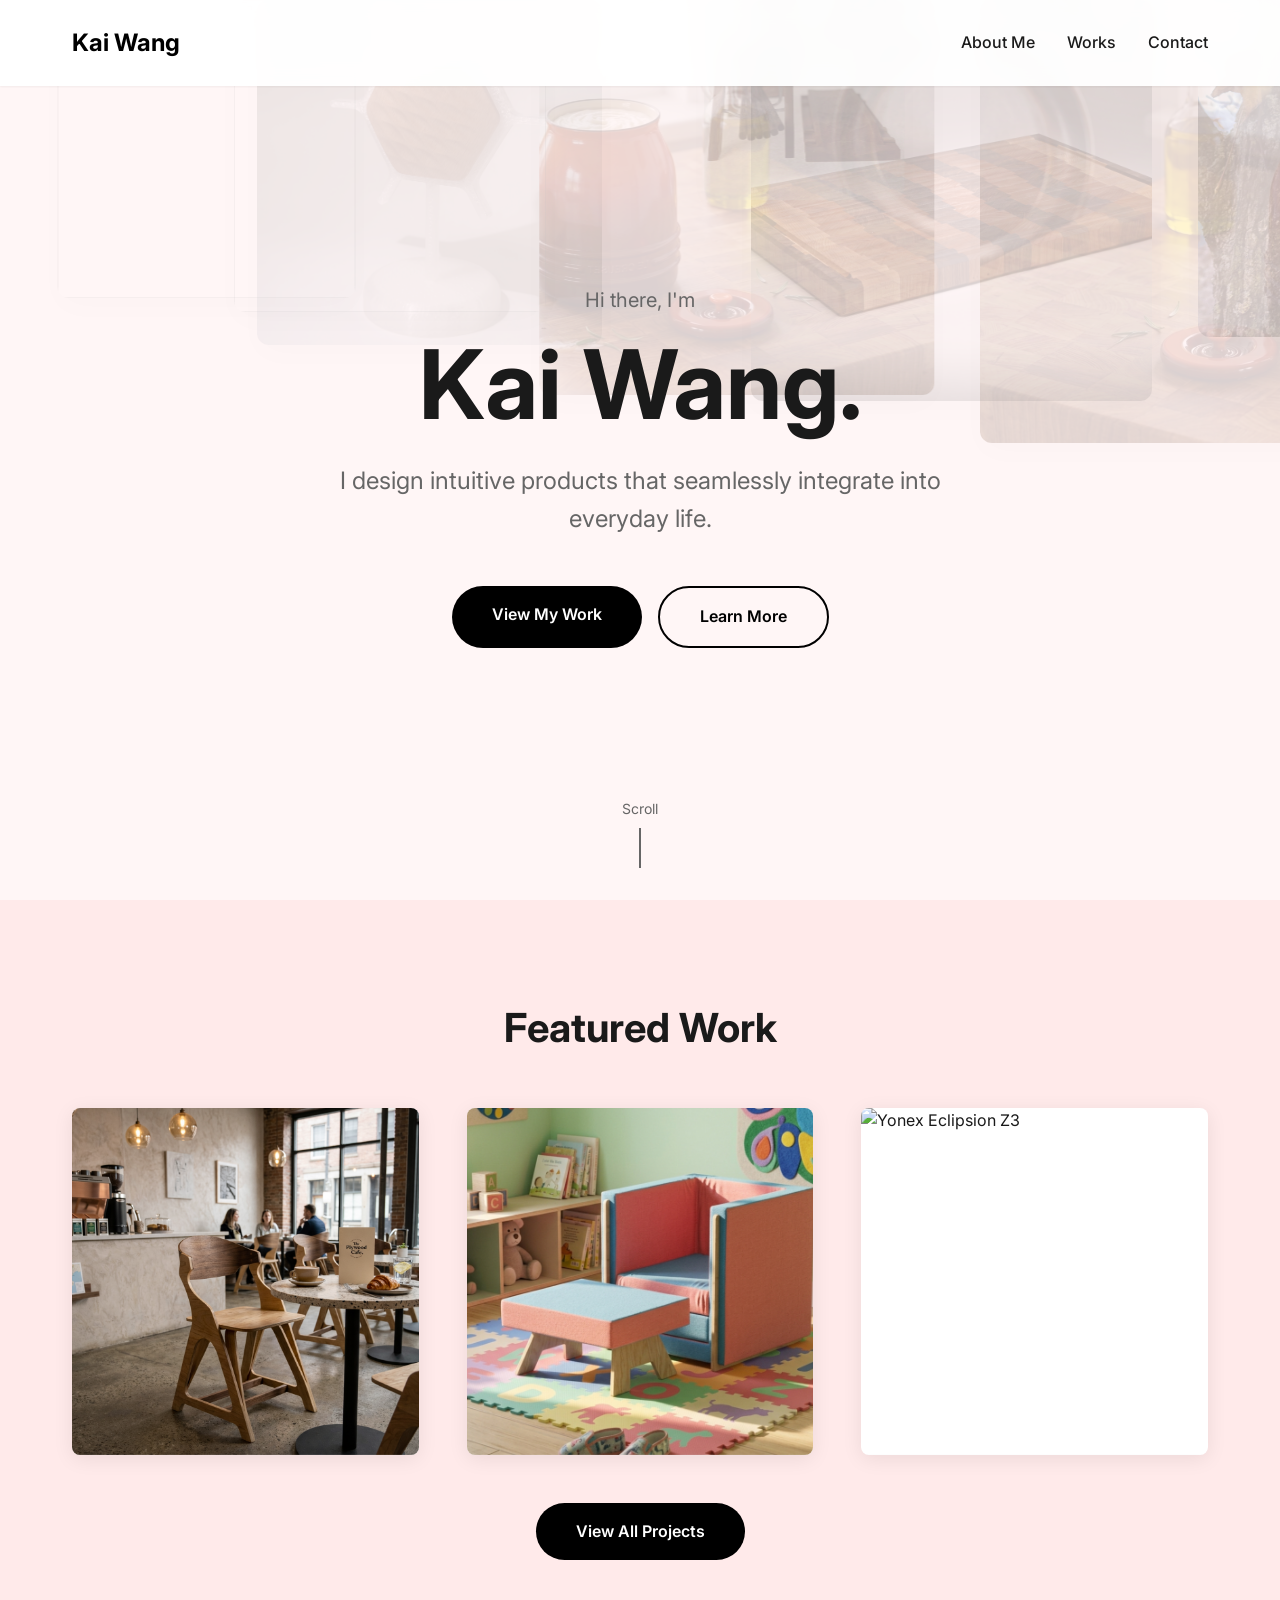
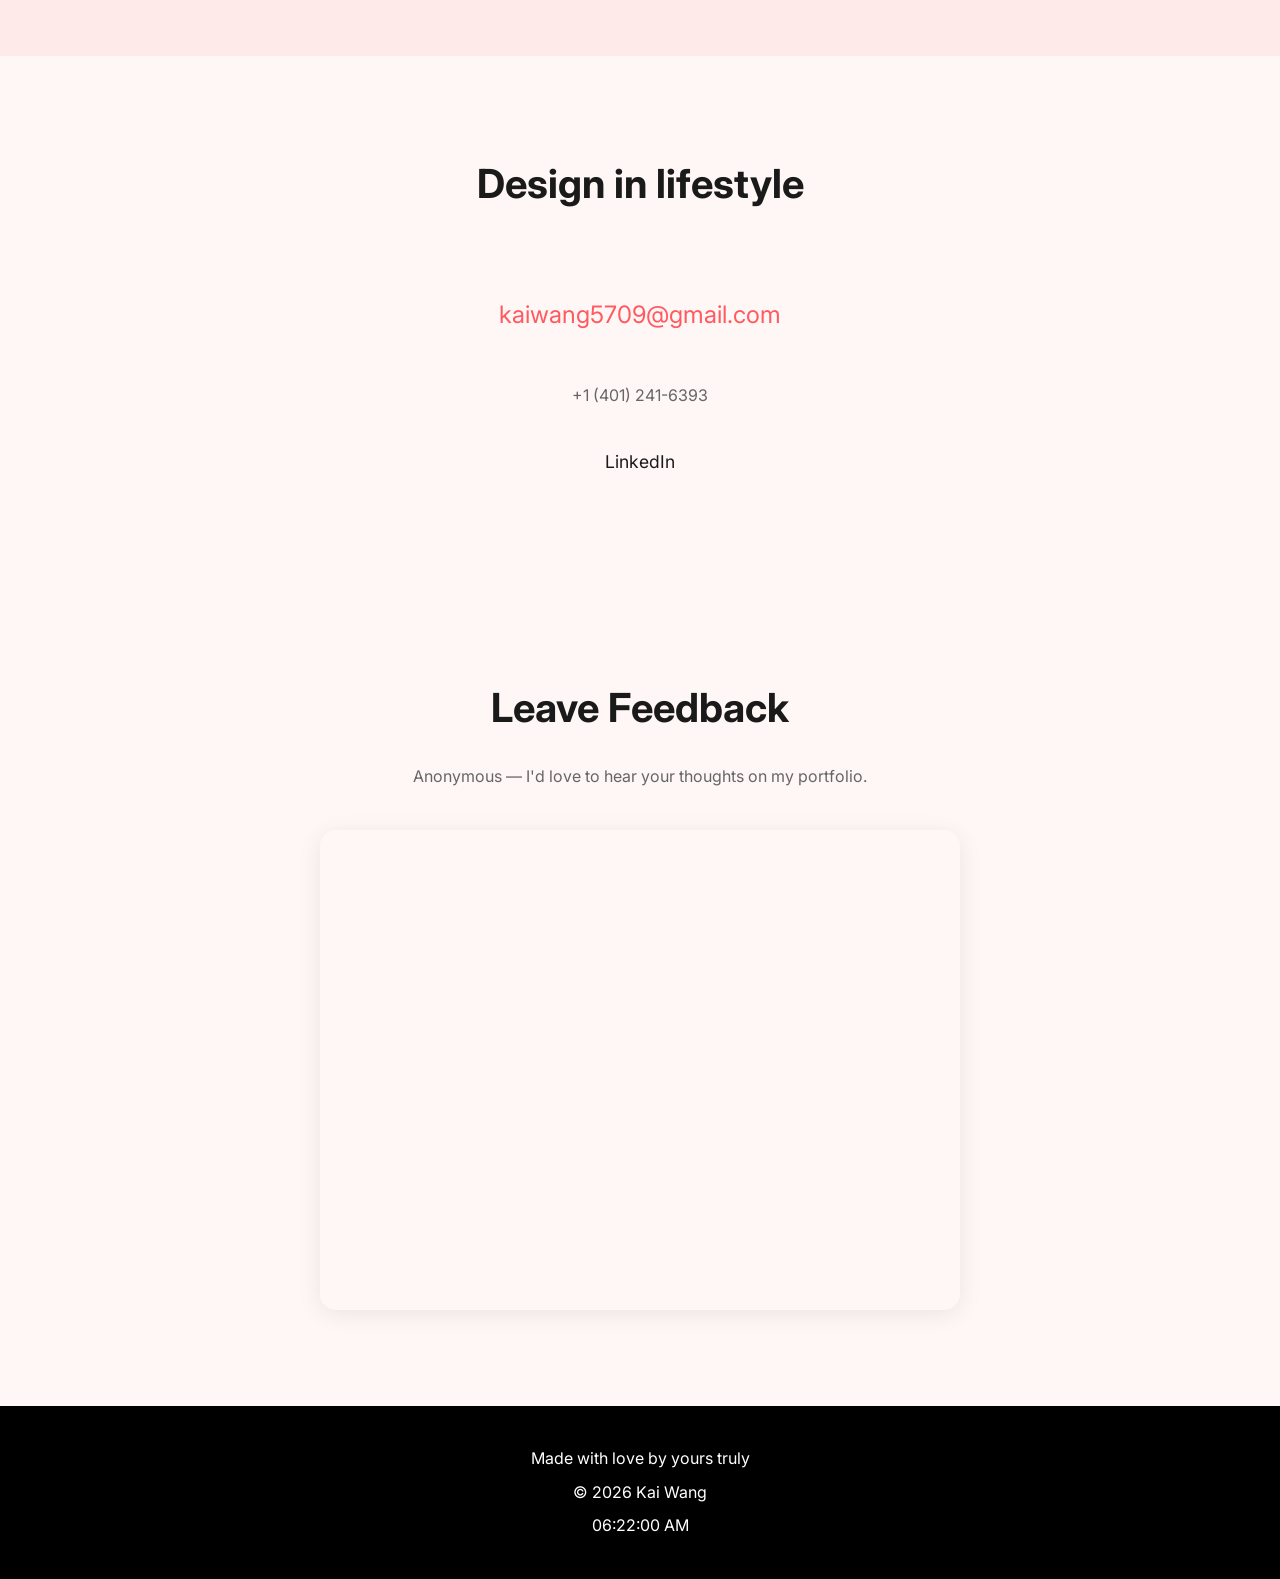
==== commit f053821d: "Add Yonex Eclipsion Z3 as featured project on homepage Made-with: Cursor" ====
--- a/index.html
+++ b/index.html
@@ -74,17 +74,14 @@
                     </div>
                 </a>
 
-                <!-- Project 3 -->
-                <a href="works.html#project3" class="project-card">
+                <!-- Yonex Eclipsion Z3 -->
+                <a href="project-yonex-z3.html" class="project-card">
                     <div class="project-image">
-                        <img src="assets/project-3.jpg" alt="Project 3" onerror="this.style.display='none'; this.nextElementSibling.style.display='flex';">
-                        <div class="placeholder-image" style="display:none;">
-                            <span>Project Image 3</span>
-                        </div>
+                        <img src="assets/Yonex Eclipsion Z3/Final Render (1).png" alt="Yonex Eclipsion Z3">
                     </div>
                     <div class="project-info">
-                        <h3>Project Title 3</h3>
-                        <p>Brief project description goes here</p>
+                        <h3>Yonex Eclipsion Z3</h3>
+                        <p>A photorealistic CAD and rendering study of the Yonex Eclipsion Z3 badminton shoe.</p>
                     </div>
                 </a>
 
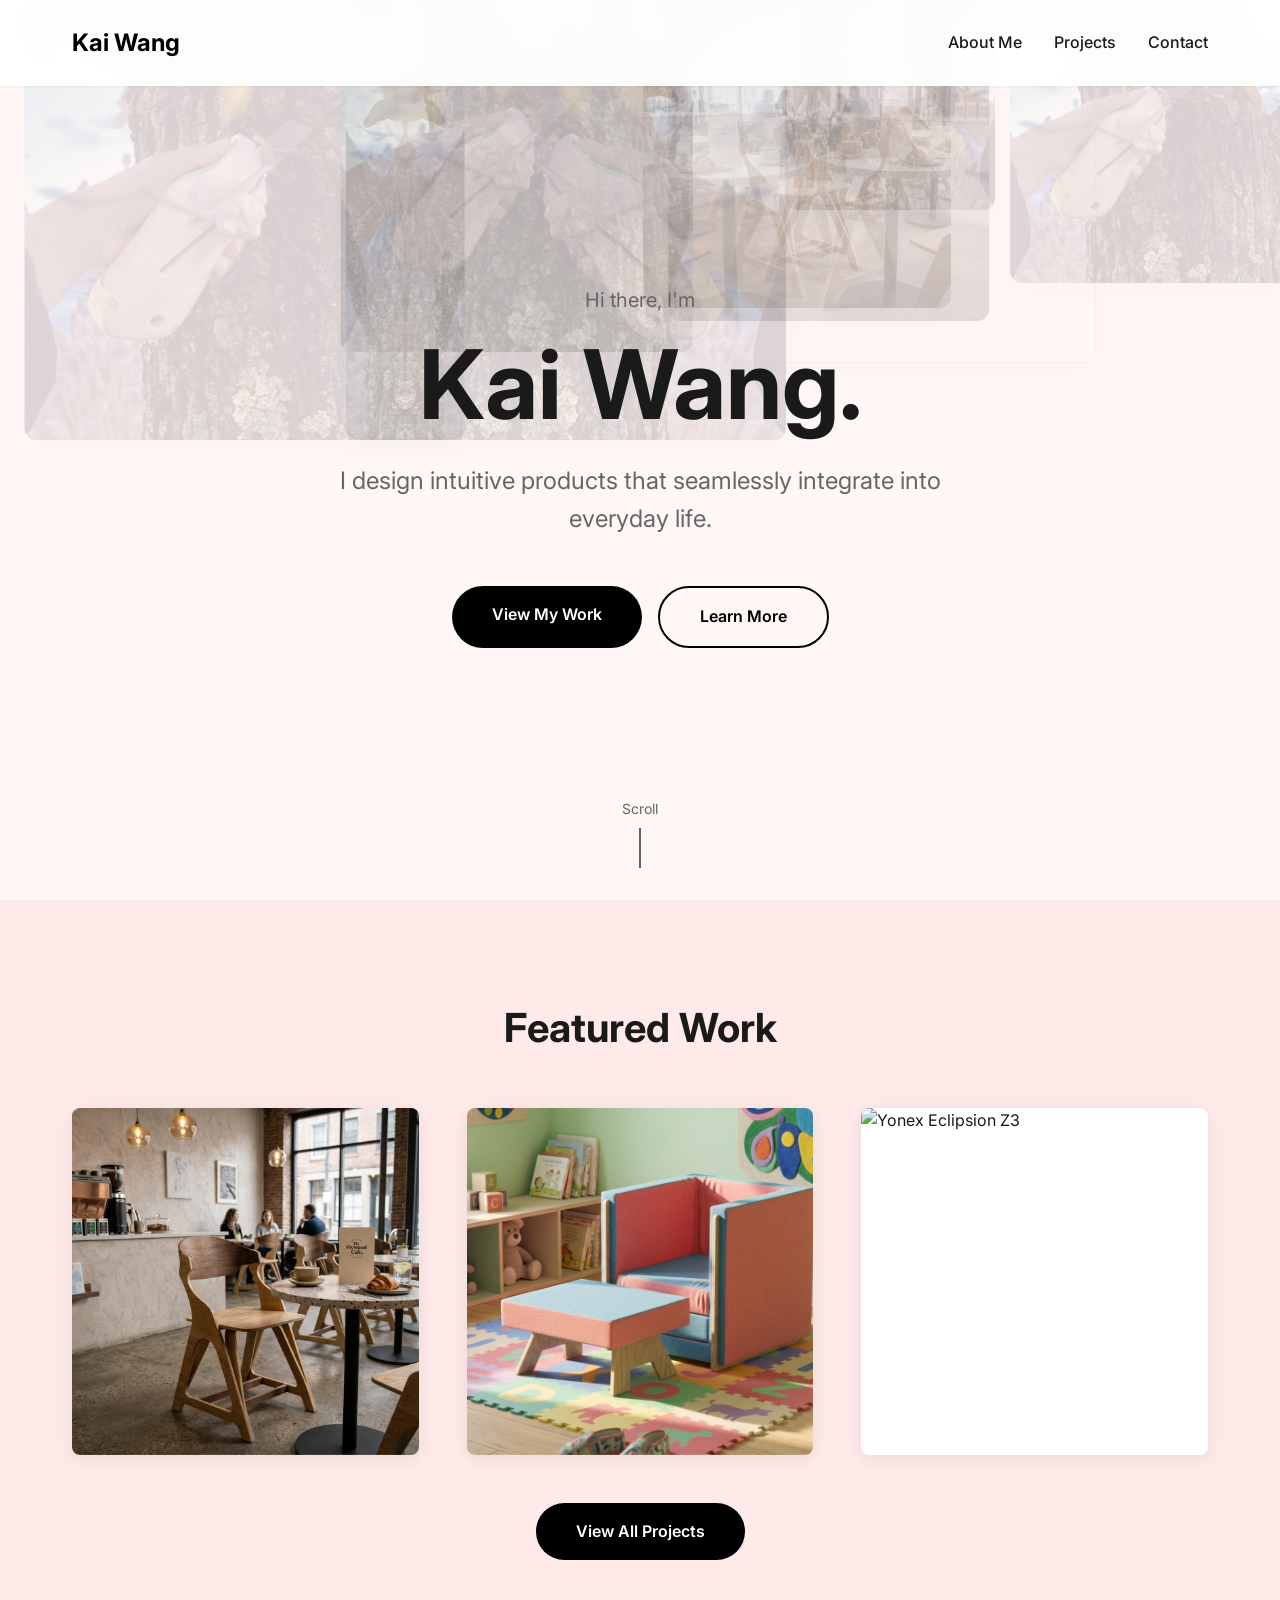
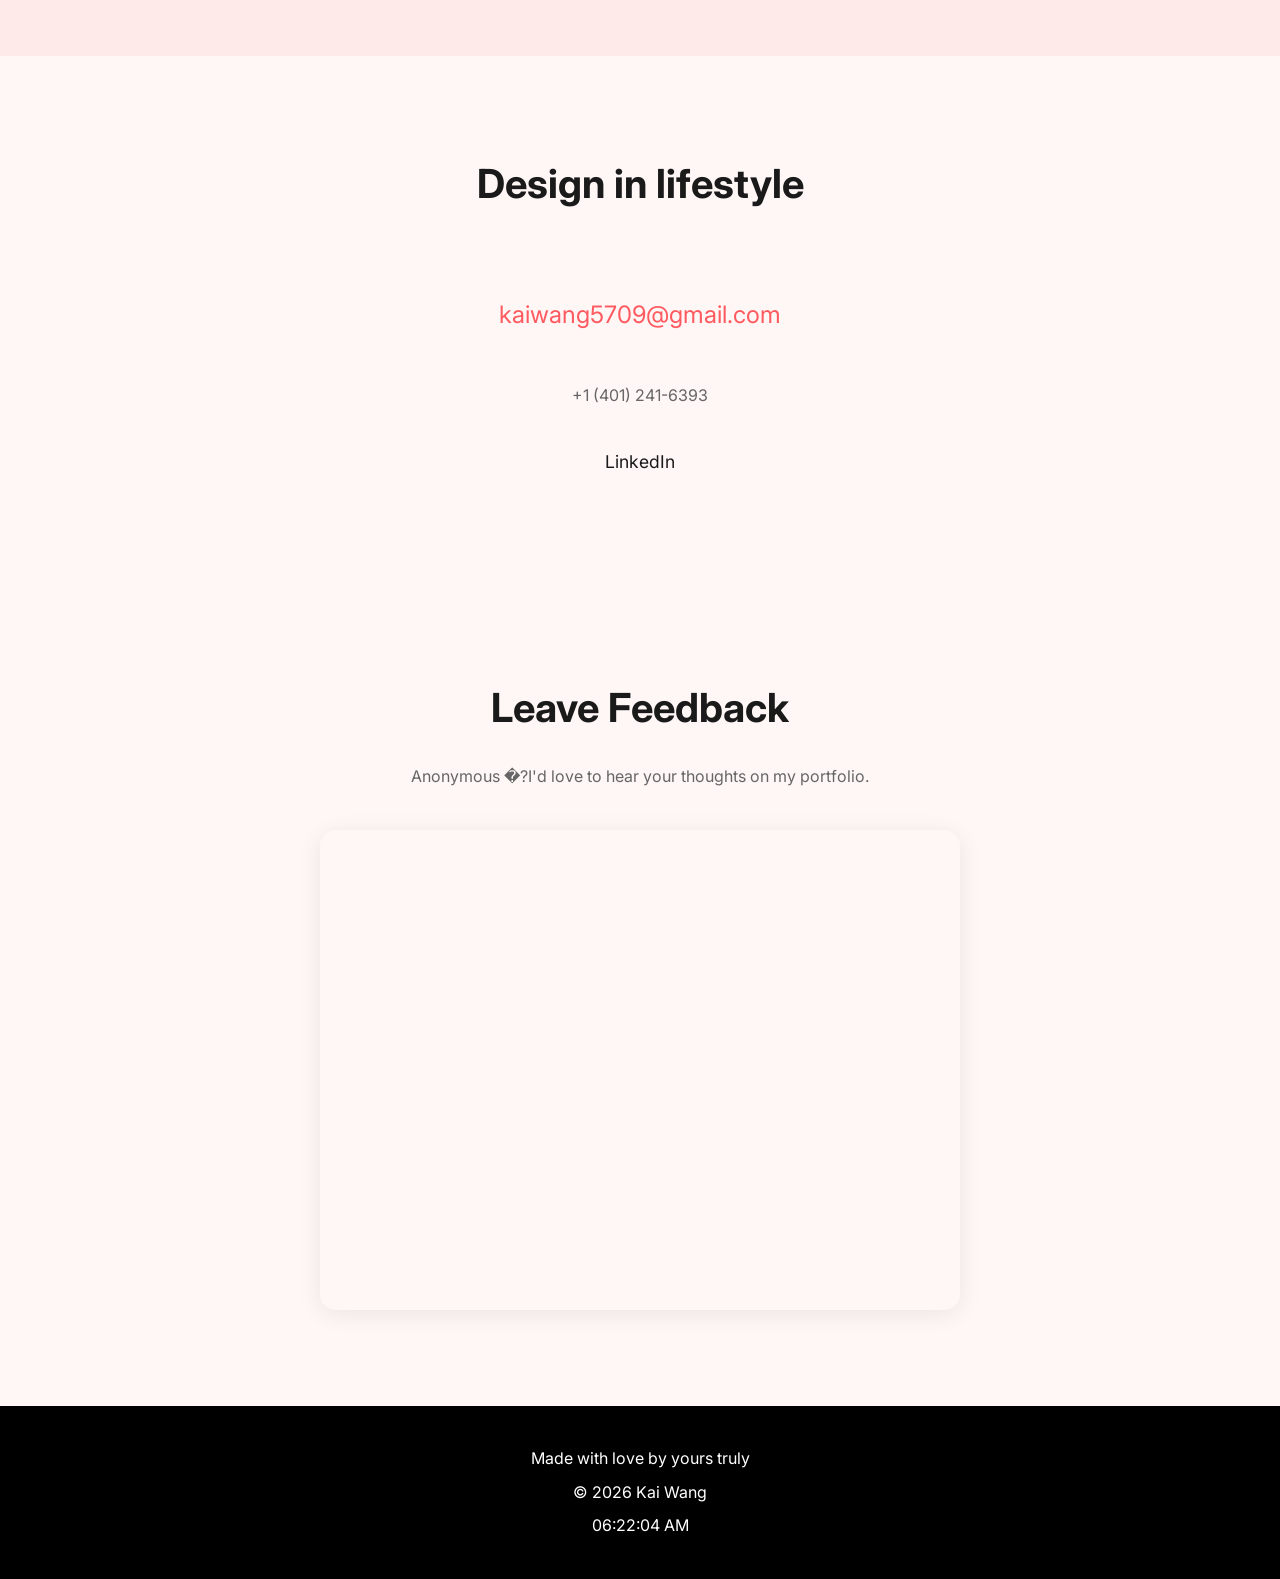
==== commit 3f6d495c: "Rename Works to Projects in nav and pages, Other to Other Works Made-with: Cursor" ====
--- a/index.html
+++ b/index.html
@@ -16,7 +16,7 @@
             <a href="index.html" class="logo">Kai Wang</a>
             <ul class="nav-links">
                 <li><a href="about.html">About Me</a></li>
-                <li><a href="works.html">Works</a></li>
+                <li><a href="works.html">Projects</a></li>
                 <li><a href="#contact">Contact</a></li>
             </ul>
             <div class="hamburger">
@@ -110,7 +110,7 @@
     <section class="feedback-section">
         <div class="container">
             <h2 class="section-title">Leave Feedback</h2>
-            <p class="feedback-subtitle">Anonymous — I'd love to hear your thoughts on my portfolio.</p>
+            <p class="feedback-subtitle">Anonymous �?I'd love to hear your thoughts on my portfolio.</p>
             <div class="feedback-form-wrapper">
                 <iframe
                     src="https://docs.google.com/forms/d/e/1FAIpQLSfYW4eqUswrFbJ7zpjC5usUhwvWyX-LzsAWpuI3T559argtEw/viewform?embedded=true"
@@ -119,8 +119,7 @@
                     frameborder="0"
                     marginheight="0"
                     marginwidth="0">
-                    Loading…
-                </iframe>
+                    Loading�?                </iframe>
             </div>
         </div>
     </section>
--- a/styles.css
+++ b/styles.css
@@ -42,7 +42,7 @@
 
 a {
     text-decoration: none;
-    color: inherit;
+    color: inherit;ks
     transition: var(--transition);
 }
 
@@ -1132,6 +1132,118 @@
 }
 
 /* ==================== 
+   Other: Photo Album 
+   ==================== */
+.works-album {
+    padding-top: 1rem;
+}
+
+.album-intro {
+    font-size: 1rem;
+    color: var(--text-secondary);
+    margin-bottom: 2rem;
+    text-align: center;
+}
+
+.album-grid {
+    columns: 4;
+    column-gap: 0.75rem;
+}
+
+.album-item {
+    break-inside: avoid;
+    position: relative;
+    margin-bottom: 0.75rem;
+    border-radius: 8px;
+    overflow: hidden;
+    cursor: zoom-in;
+}
+
+.album-item img {
+    width: 100%;
+    height: auto;
+    display: block;
+    border-radius: 8px;
+    transition: transform 0.4s cubic-bezier(0.25, 0.46, 0.45, 0.94), filter 0.4s ease;
+    filter: brightness(1);
+}
+
+.album-item:hover img {
+    transform: scale(1.03);
+    filter: brightness(0.75);
+}
+
+.album-label {
+    position: absolute;
+    bottom: 0;
+    left: 0;
+    right: 0;
+    padding: 0.6rem 0.75rem;
+    background: linear-gradient(to top, rgba(0,0,0,0.6), transparent);
+    color: white;
+    font-size: 0.75rem;
+    font-weight: 500;
+    letter-spacing: 0.02em;
+    opacity: 0;
+    transition: opacity 0.3s ease;
+    border-radius: 0 0 8px 8px;
+}
+
+.album-item:hover .album-label {
+    opacity: 1;
+}
+
+/* Lightbox */
+.album-lightbox {
+    display: none;
+    position: fixed;
+    inset: 0;
+    background: rgba(0, 0, 0, 0.92);
+    z-index: 3000;
+    align-items: center;
+    justify-content: center;
+    padding: 2rem;
+    cursor: zoom-out;
+}
+
+.album-lightbox.open {
+    display: flex;
+}
+
+.album-lightbox img {
+    max-width: 90vw;
+    max-height: 90vh;
+    object-fit: contain;
+    border-radius: 8px;
+    box-shadow: 0 20px 60px rgba(0,0,0,0.5);
+}
+
+.album-lightbox-close {
+    position: absolute;
+    top: 1.5rem;
+    right: 2rem;
+    color: white;
+    font-size: 2.5rem;
+    cursor: pointer;
+    line-height: 1;
+    opacity: 0.7;
+    transition: opacity 0.2s;
+}
+
+.album-lightbox-close:hover {
+    opacity: 1;
+}
+
+@media (max-width: 768px) {
+    .album-grid { columns: 3; }
+}
+
+@media (max-width: 480px) {
+    .album-grid { columns: 2; column-gap: 0.5rem; }
+    .album-item { margin-bottom: 0.5rem; }
+}
+
+/* ==================== 
    Feedback Section 
    ==================== */
 .feedback-section {
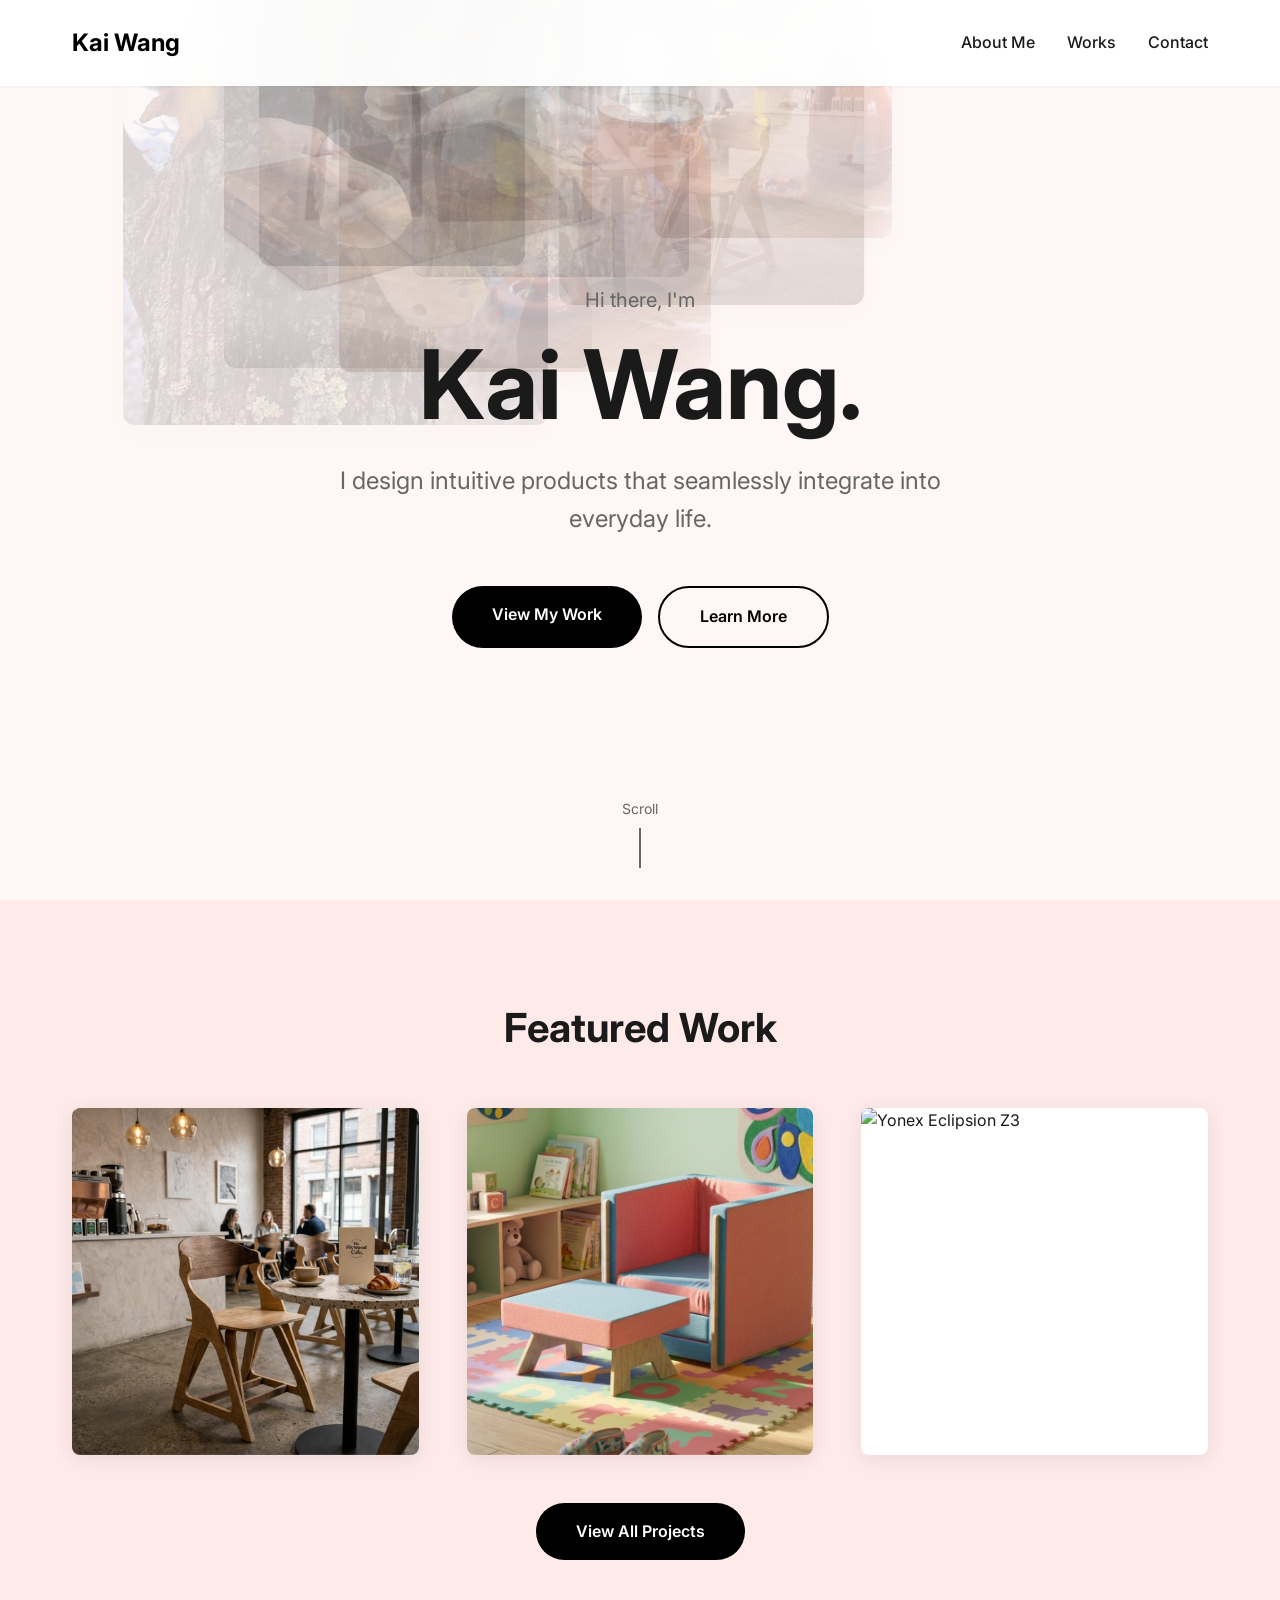
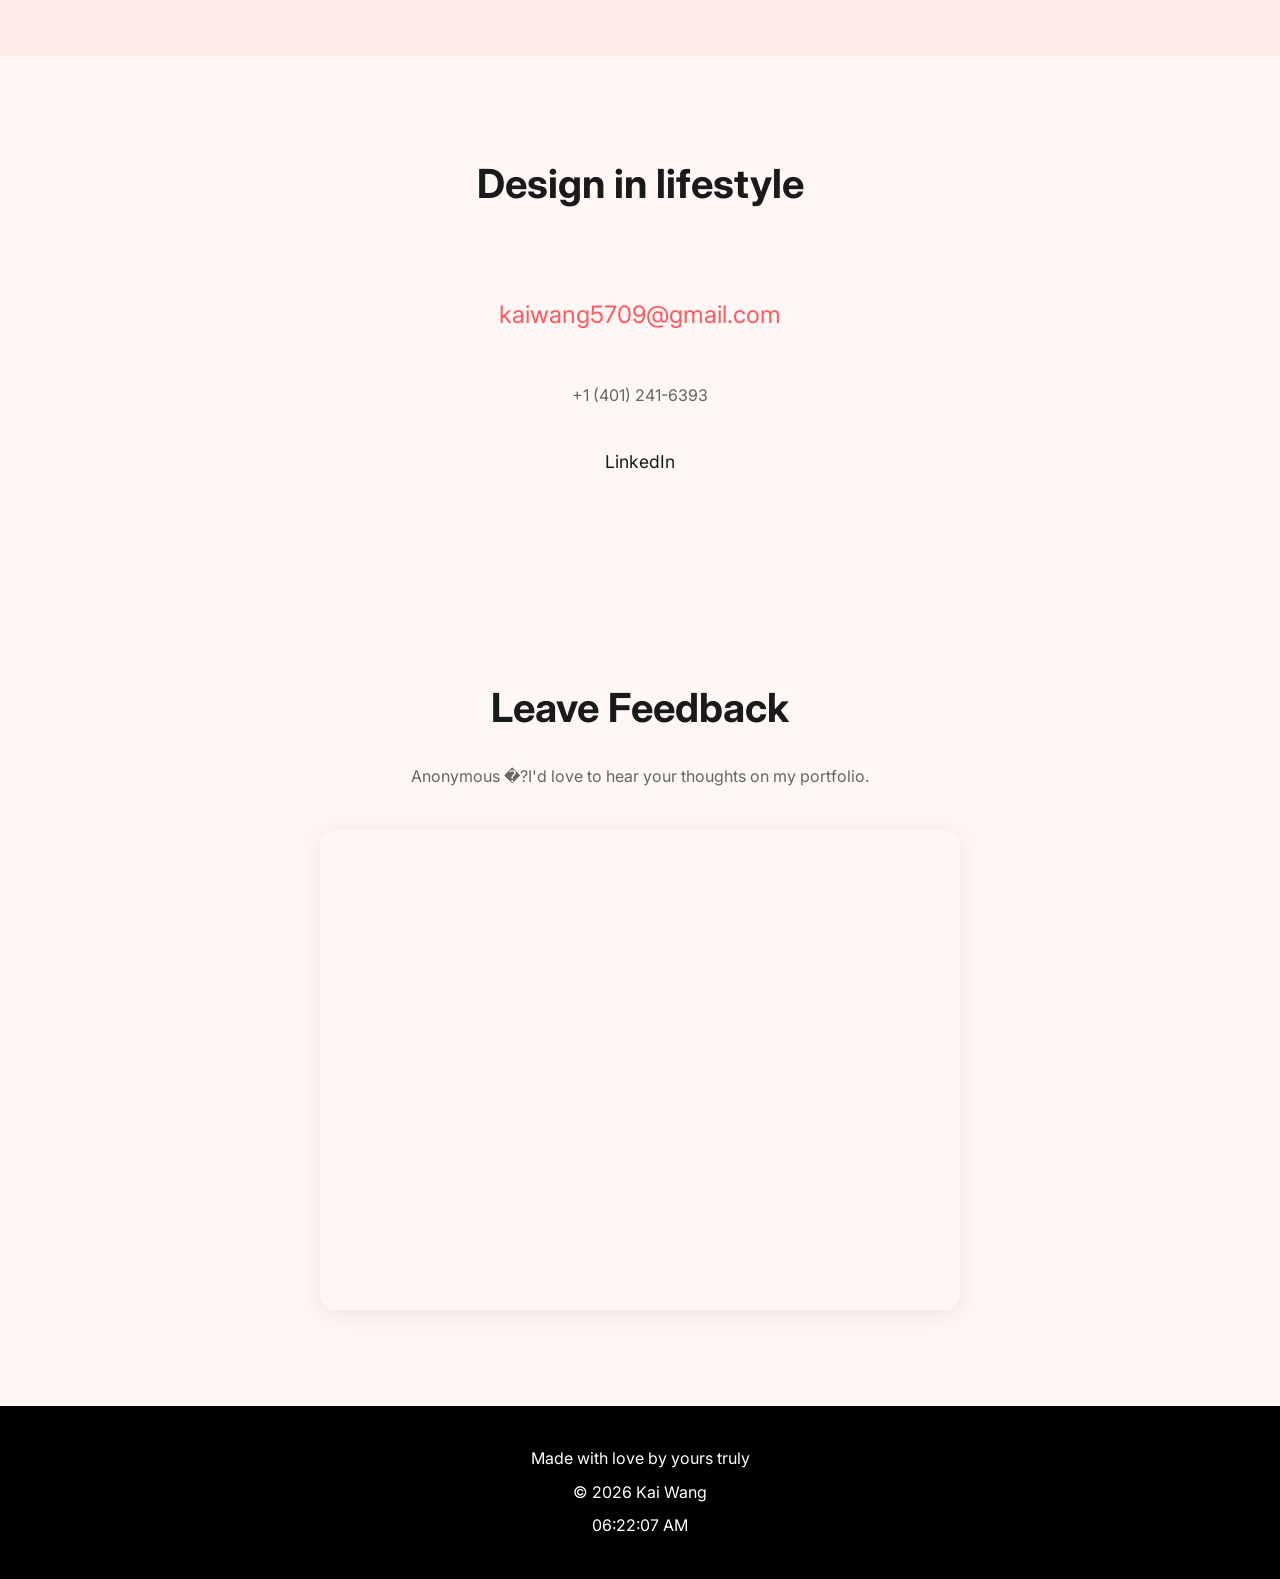
==== commit 82038d83: "Revert Projects back to Works Made-with: Cursor" ====
--- a/index.html
+++ b/index.html
@@ -16,7 +16,7 @@
             <a href="index.html" class="logo">Kai Wang</a>
             <ul class="nav-links">
                 <li><a href="about.html">About Me</a></li>
-                <li><a href="works.html">Projects</a></li>
+                <li><a href="works.html">Works</a></li>
                 <li><a href="#contact">Contact</a></li>
             </ul>
             <div class="hamburger">
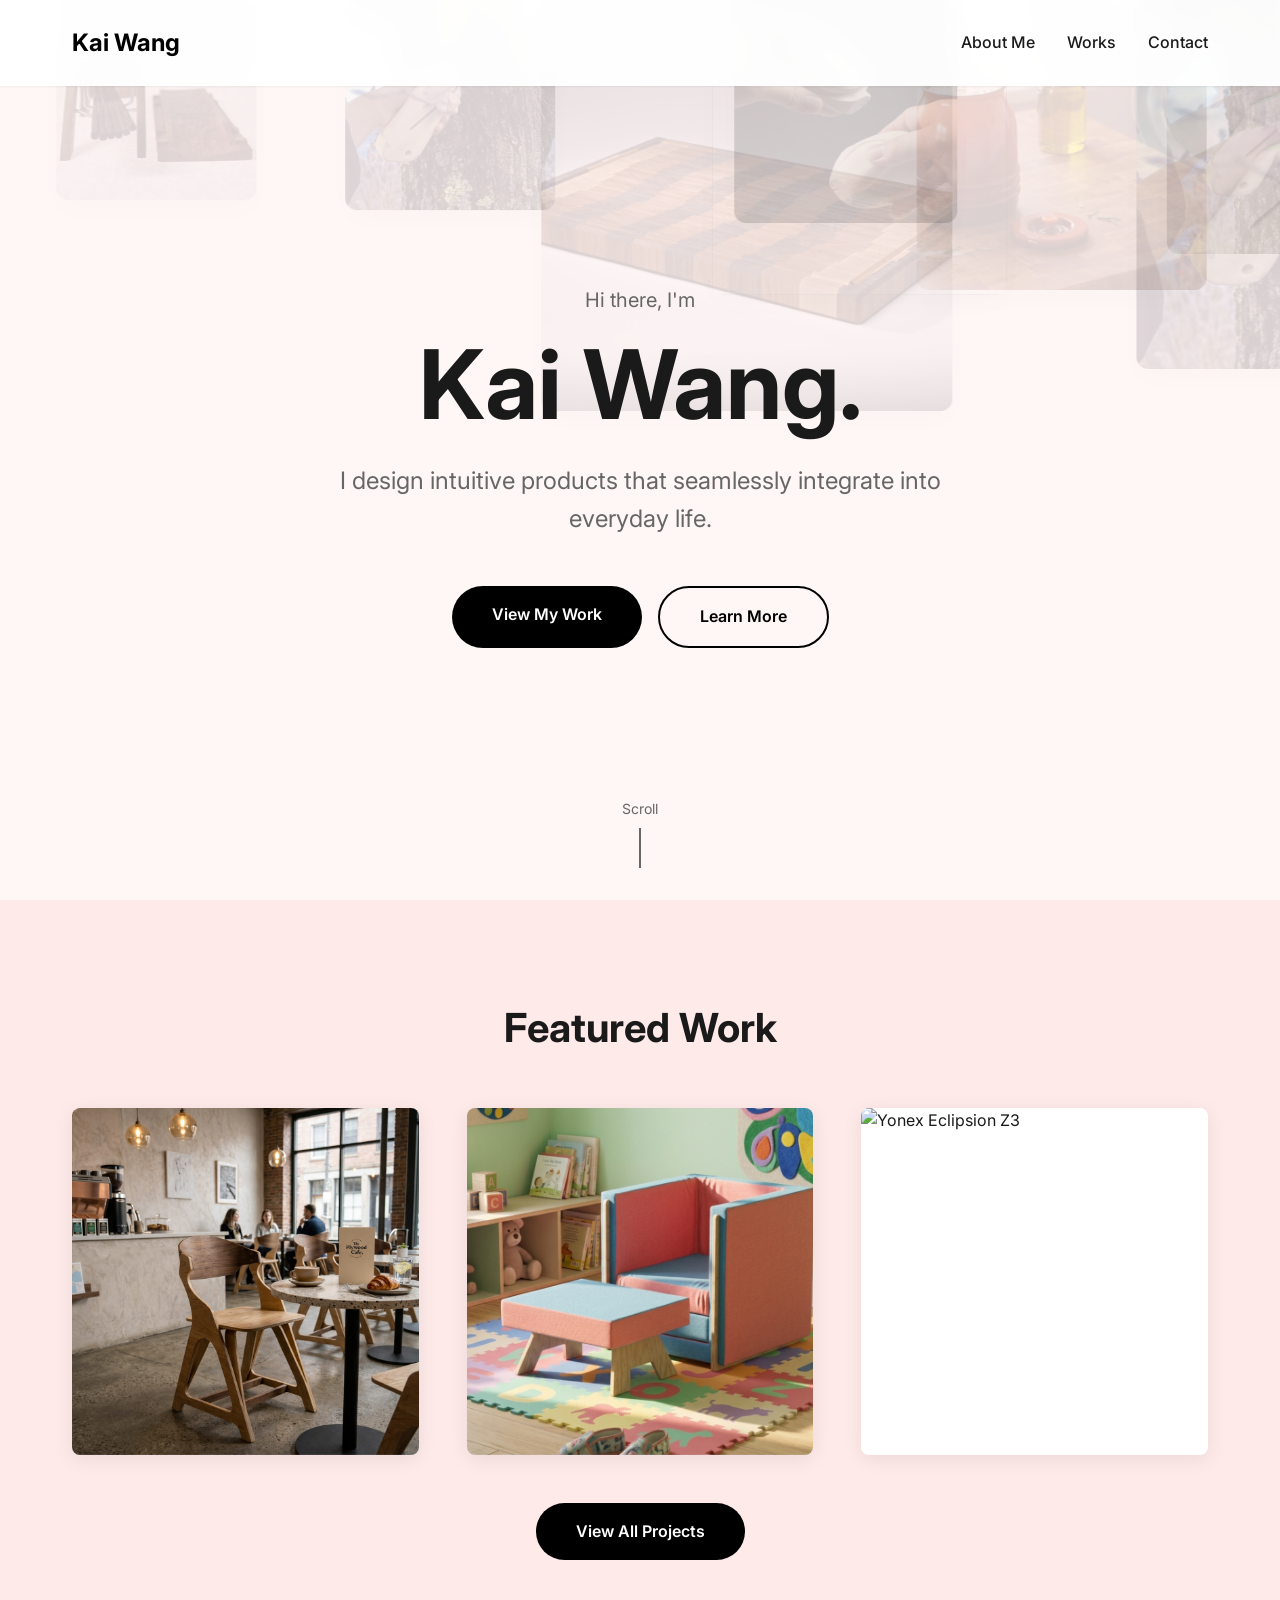
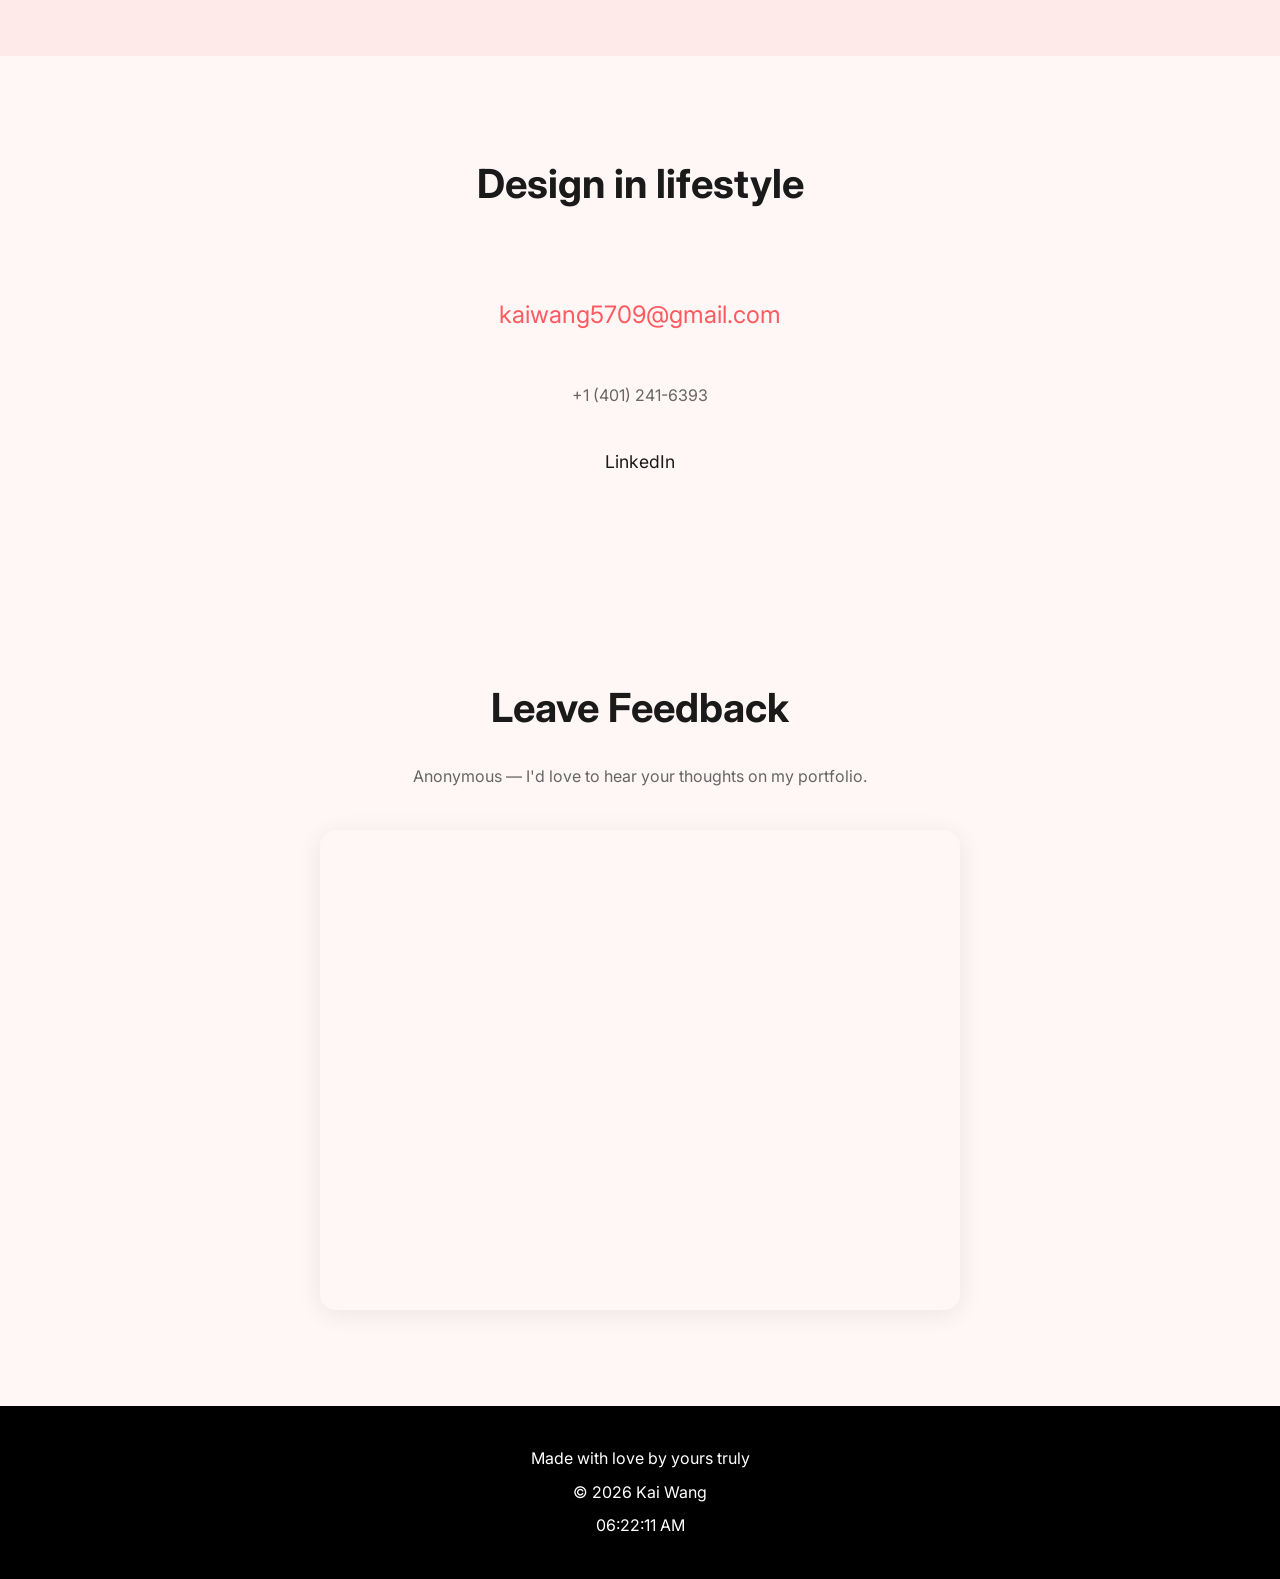
==== commit 81671611: "Fix corrupted symbols across all pages Made-with: Cursor" ====
--- a/index.html
+++ b/index.html
@@ -1,4 +1,4 @@
-<!DOCTYPE html>
+﻿<!DOCTYPE html>
 <html lang="en">
 <head>
     <meta charset="UTF-8">
@@ -110,7 +110,7 @@
     <section class="feedback-section">
         <div class="container">
             <h2 class="section-title">Leave Feedback</h2>
-            <p class="feedback-subtitle">Anonymous �?I'd love to hear your thoughts on my portfolio.</p>
+            <p class="feedback-subtitle">Anonymous &mdash; I'd love to hear your thoughts on my portfolio.</p>
             <div class="feedback-form-wrapper">
                 <iframe
                     src="https://docs.google.com/forms/d/e/1FAIpQLSfYW4eqUswrFbJ7zpjC5usUhwvWyX-LzsAWpuI3T559argtEw/viewform?embedded=true"
@@ -119,7 +119,7 @@
                     frameborder="0"
                     marginheight="0"
                     marginwidth="0">
-                    Loading�?                </iframe>
+                    Loading&hellip;                </iframe>
             </div>
         </div>
     </section>
